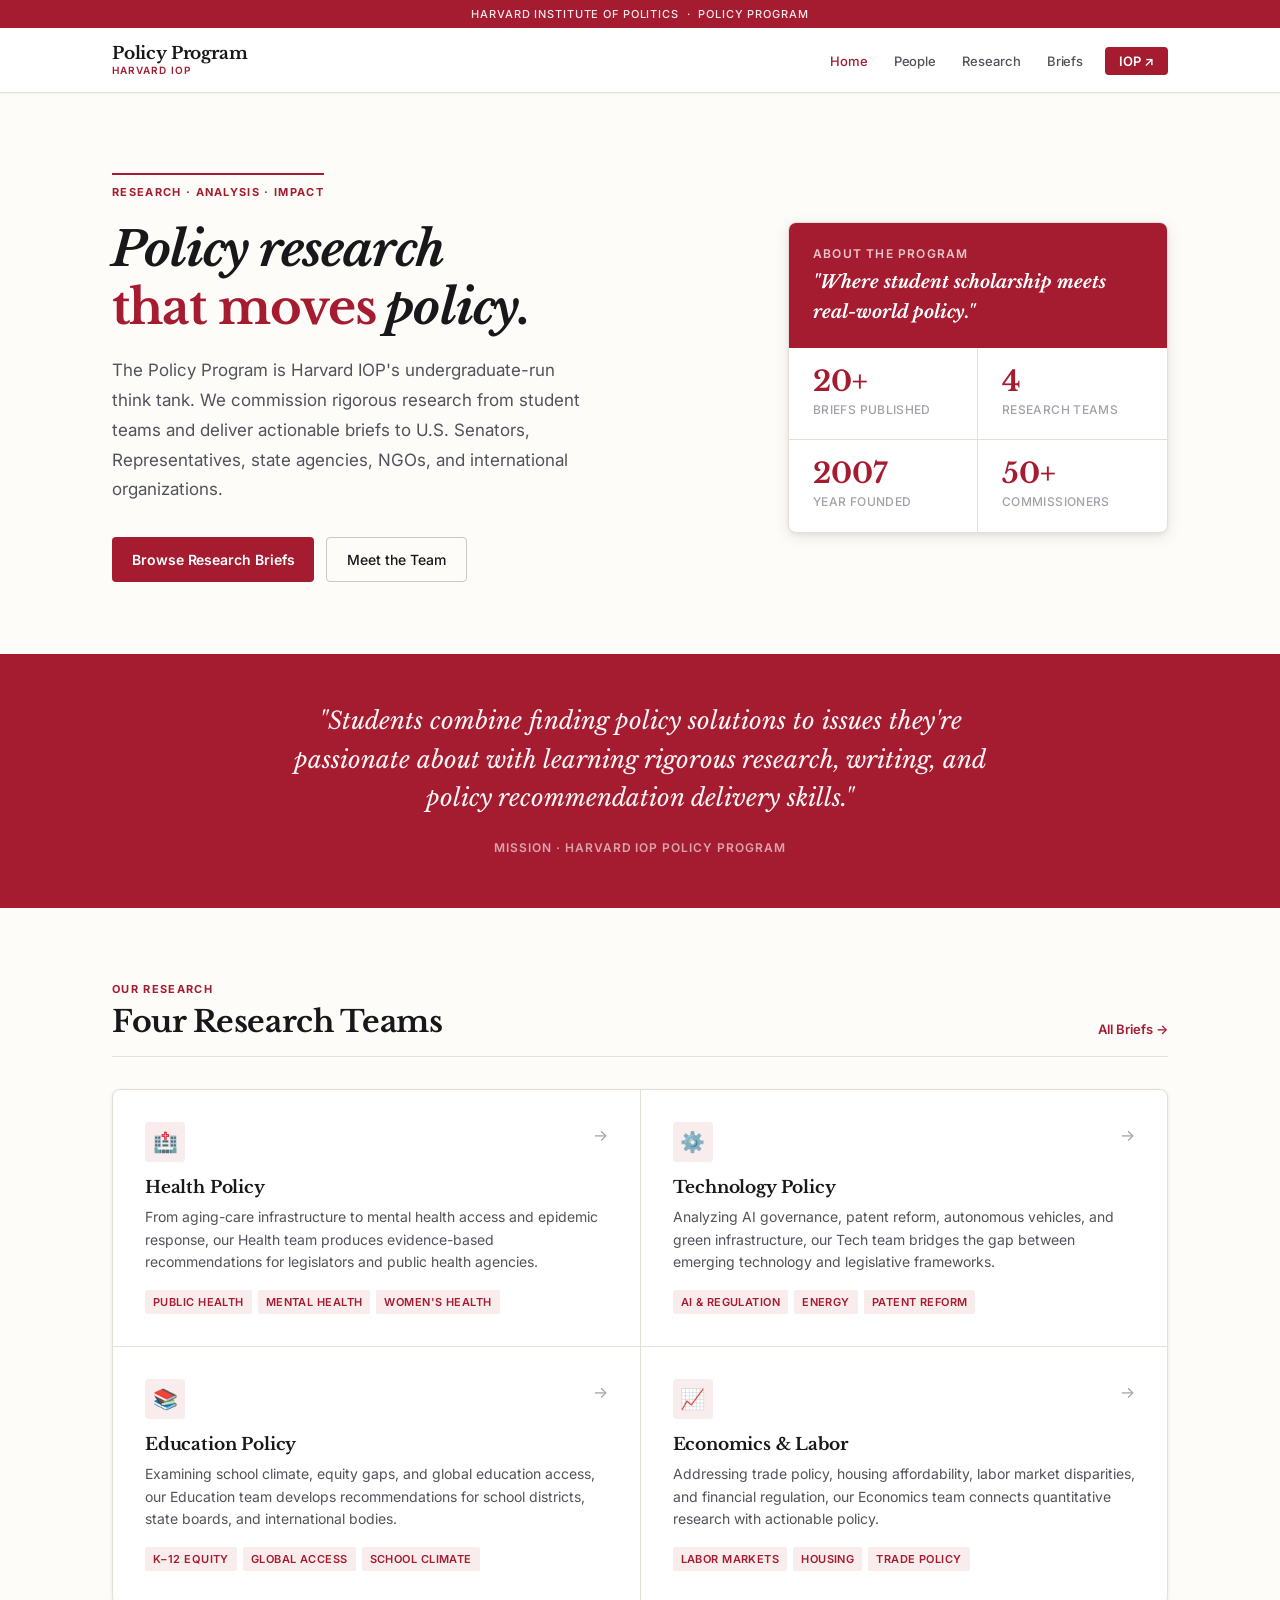
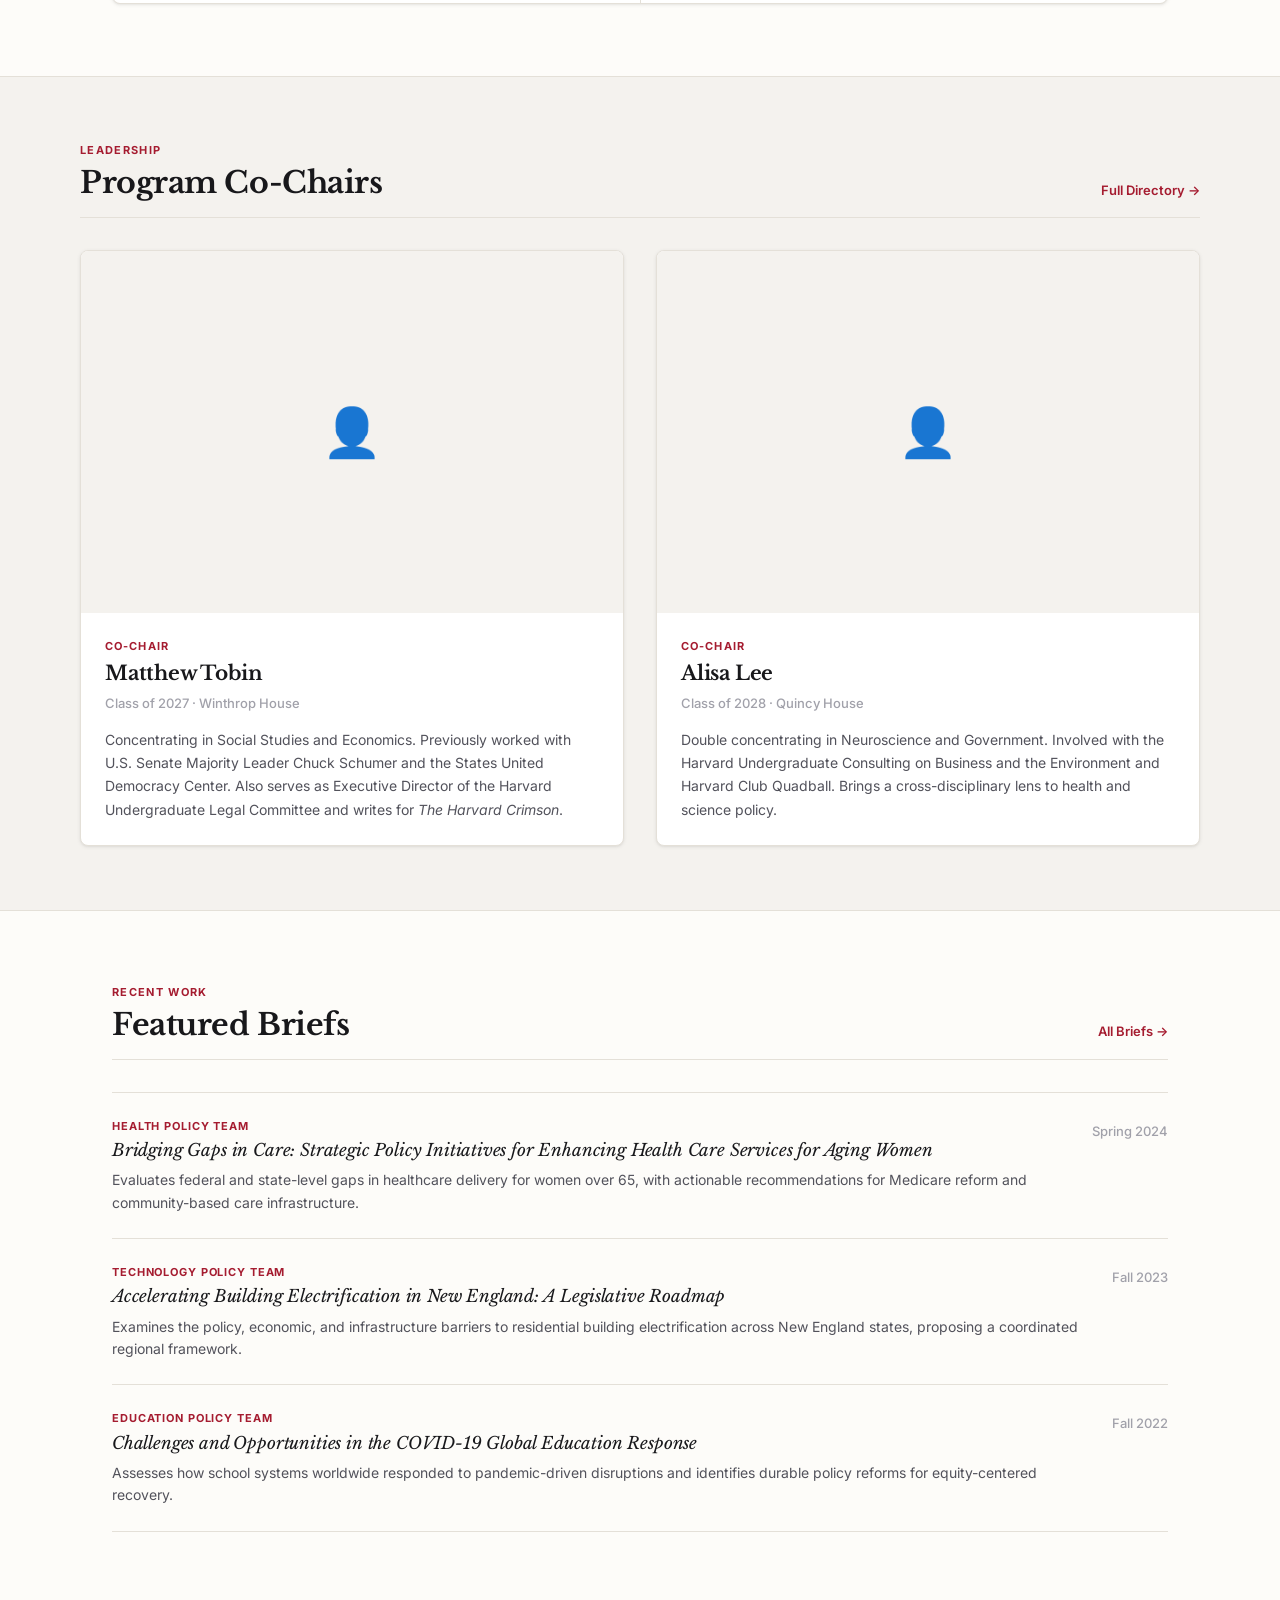
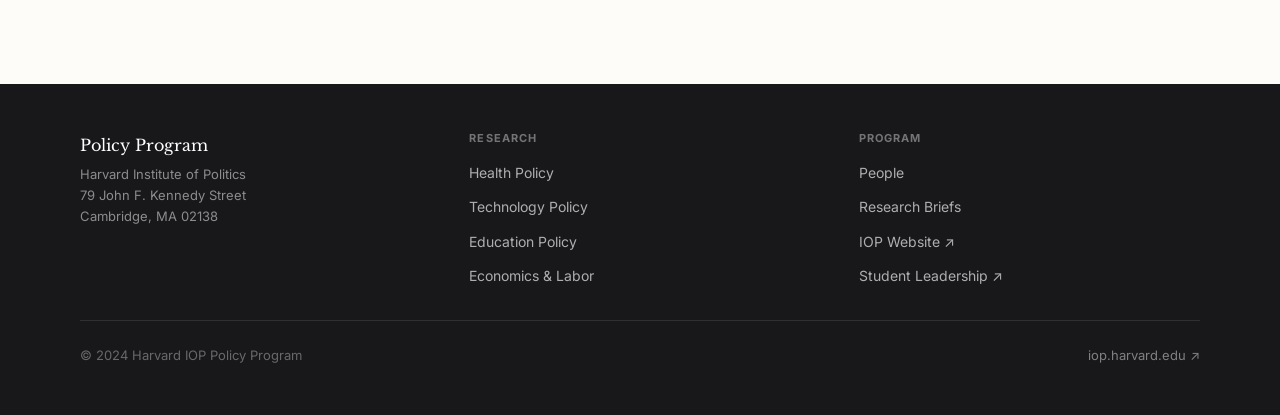
==== index.html @ 129ed8e1 "init" ====
<!DOCTYPE html>
<html lang="en">
<head>
  <meta charset="UTF-8" />
  <meta name="viewport" content="width=device-width, initial-scale=1.0" />
  <title>Policy Program — Harvard Institute of Politics</title>
  <meta name="description" content="An undergraduate-run think tank at Harvard's Institute of Politics. Students produce rigorous policy research for federal legislators, NGOs, and state agencies." />
  <link rel="stylesheet" href="style.css" />
  <link rel="preconnect" href="https://fonts.googleapis.com" />
  <link rel="preconnect" href="https://fonts.gstatic.com" crossorigin />
</head>
<body>

<!-- ── Header ──────────────────────────────────────────── -->
<header class="site-header">
  <div class="top-bar">
    <a href="https://iop.harvard.edu/programs/policy-program" target="_blank" rel="noopener noreferrer">Harvard Institute of Politics</a>
    &nbsp;·&nbsp; Policy Program
  </div>
  <nav class="nav-inner">
    <a href="index.html" class="nav-brand">
      <span class="nav-brand-name">Policy Program</span>
      <span class="nav-brand-sub">Harvard IOP</span>
    </a>
    <ul class="nav-links">
      <li><a href="index.html" class="active">Home</a></li>
      <li><a href="people.html">People</a></li>
      <li><a href="teams/health.html" class="nav-hide-sm">Research</a></li>
      <li><a href="briefs/index.html">Briefs</a></li>
      <li><a href="https://iop.harvard.edu/programs/policy-program" target="_blank" rel="noopener noreferrer" class="nav-cta">IOP ↗</a></li>
    </ul>
  </nav>
</header>

<!-- ── Hero ────────────────────────────────────────────── -->
<section>
  <div class="hero">
    <div class="hero-left">
      <span class="hero-kicker">Research · Analysis · Impact</span>
      <h1>Policy research<br/><em>that moves</em> policy.</h1>
      <p>
        The Policy Program is Harvard IOP's undergraduate-run think tank.
        We commission rigorous research from student teams and deliver
        actionable briefs to U.S. Senators, Representatives, state agencies,
        NGOs, and international organizations.
      </p>
      <div class="hero-actions">
        <a href="briefs/index.html" class="btn-primary">Browse Research Briefs</a>
        <a href="people.html" class="btn-secondary">Meet the Team</a>
      </div>
    </div>

    <div class="hero-stats">
      <div class="hero-stats-header">
        <p>About the Program</p>
        <strong>"Where student scholarship meets real-world policy."</strong>
      </div>
      <div class="stat-grid">
        <div class="stat-item">
          <div class="stat-num">20+</div>
          <div class="stat-label">Briefs Published</div>
        </div>
        <div class="stat-item">
          <div class="stat-num">4</div>
          <div class="stat-label">Research Teams</div>
        </div>
        <div class="stat-item">
          <div class="stat-num">2007</div>
          <div class="stat-label">Year Founded</div>
        </div>
        <div class="stat-item">
          <div class="stat-num">50+</div>
          <div class="stat-label">Commissioners</div>
        </div>
      </div>
    </div>
  </div>
</section>

<!-- ── Mission ──────────────────────────────────────────── -->
<div class="band-crimson">
  <p>"Students combine finding policy solutions to issues they're passionate about with learning rigorous research, writing, and policy recommendation delivery skills."</p>
  <span>Mission · Harvard IOP Policy Program</span>
</div>

<!-- ── Research Teams ───────────────────────────────────── -->
<section style="padding: 4.5rem 0;">
  <div class="page-wrap">
    <div class="section-header">
      <div>
        <div class="section-kicker">Our Research</div>
        <h2>Four Research Teams</h2>
      </div>
      <a href="briefs/index.html" class="section-link">All Briefs →</a>
    </div>

    <div class="teams-grid">

      <a href="teams/health.html" class="team-card">
        <span class="team-card-arrow">→</span>
        <div class="team-card-icon">🏥</div>
        <h3>Health Policy</h3>
        <p>From aging-care infrastructure to mental health access and epidemic response, our Health team produces evidence-based recommendations for legislators and public health agencies.</p>
        <div class="team-card-tags">
          <span class="tag">Public Health</span>
          <span class="tag">Mental Health</span>
          <span class="tag">Women's Health</span>
        </div>
      </a>

      <a href="teams/tech-policy.html" class="team-card">
        <span class="team-card-arrow">→</span>
        <div class="team-card-icon">⚙️</div>
        <h3>Technology Policy</h3>
        <p>Analyzing AI governance, patent reform, autonomous vehicles, and green infrastructure, our Tech team bridges the gap between emerging technology and legislative frameworks.</p>
        <div class="team-card-tags">
          <span class="tag">AI & Regulation</span>
          <span class="tag">Energy</span>
          <span class="tag">Patent Reform</span>
        </div>
      </a>

      <a href="teams/education.html" class="team-card">
        <span class="team-card-arrow">→</span>
        <div class="team-card-icon">📚</div>
        <h3>Education Policy</h3>
        <p>Examining school climate, equity gaps, and global education access, our Education team develops recommendations for school districts, state boards, and international bodies.</p>
        <div class="team-card-tags">
          <span class="tag">K–12 Equity</span>
          <span class="tag">Global Access</span>
          <span class="tag">School Climate</span>
        </div>
      </a>

      <a href="teams/economics.html" class="team-card">
        <span class="team-card-arrow">→</span>
        <div class="team-card-icon">📈</div>
        <h3>Economics &amp; Labor</h3>
        <p>Addressing trade policy, housing affordability, labor market disparities, and financial regulation, our Economics team connects quantitative research with actionable policy.</p>
        <div class="team-card-tags">
          <span class="tag">Labor Markets</span>
          <span class="tag">Housing</span>
          <span class="tag">Trade Policy</span>
        </div>
      </a>

    </div>
  </div>
</section>

<!-- ── Leadership ────────────────────────────────────────── -->
<div class="band">
  <div class="band-inner">
    <div class="section-header">
      <div>
        <div class="section-kicker">Leadership</div>
        <h2>Program Co-Chairs</h2>
      </div>
      <a href="people.html" class="section-link">Full Directory →</a>
    </div>

    <div class="leadership-grid">

      <div class="leader-card">
        <img
          src="https://iop.harvard.edu/sites/default/files/styles/1_1_540w/public/media/image/Matthew%20Tobin.jpg?itok=YX2Ue6LZ"
          alt="Matthew Tobin"
          class="leader-photo"
          onerror="this.style.display='none'; this.nextElementSibling.style.display='flex';"
        />
        <div class="leader-photo-placeholder" style="display:none;">👤</div>
        <div class="leader-body">
          <div class="leader-role">Co-Chair</div>
          <h3>Matthew Tobin</h3>
          <div class="leader-class">Class of 2027 · Winthrop House</div>
          <p>
            Concentrating in Social Studies and Economics. Previously worked with U.S. Senate Majority Leader Chuck Schumer and the States United Democracy Center. Also serves as Executive Director of the Harvard Undergraduate Legal Committee and writes for <em>The Harvard Crimson</em>.
          </p>
        </div>
      </div>

      <div class="leader-card">
        <img
          src="https://iop.harvard.edu/sites/default/files/styles/1_1_540w/public/media/image/Alisa%20Lee.jpg?itok=o-5-UXsn"
          alt="Alisa Lee"
          class="leader-photo"
          onerror="this.style.display='none'; this.nextElementSibling.style.display='flex';"
        />
        <div class="leader-photo-placeholder" style="display:none;">👤</div>
        <div class="leader-body">
          <div class="leader-role">Co-Chair</div>
          <h3>Alisa Lee</h3>
          <div class="leader-class">Class of 2028 · Quincy House</div>
          <p>
            Double concentrating in Neuroscience and Government. Involved with the Harvard Undergraduate Consulting on Business and the Environment and Harvard Club Quadball. Brings a cross-disciplinary lens to health and science policy.
          </p>
        </div>
      </div>

    </div>
  </div>
</div>

<!-- ── Featured Briefs ────────────────────────────────────── -->
<section style="padding: 4.5rem 0;">
  <div class="page-wrap">
    <div class="section-header">
      <div>
        <div class="section-kicker">Recent Work</div>
        <h2>Featured Briefs</h2>
      </div>
      <a href="briefs/index.html" class="section-link">All Briefs →</a>
    </div>

    <div class="brief-list">

      <a href="briefs/aging-womens-healthcare.html" class="brief-item">
        <div>
          <div class="brief-item-team text-crimson">Health Policy Team</div>
          <h3>Bridging Gaps in Care: Strategic Policy Initiatives for Enhancing Health Care Services for Aging Women</h3>
          <p>Evaluates federal and state-level gaps in healthcare delivery for women over 65, with actionable recommendations for Medicare reform and community-based care infrastructure.</p>
        </div>
        <div class="brief-item-meta">
          <div class="brief-item-date">Spring 2024</div>
        </div>
      </a>

      <a href="briefs/building-electrification.html" class="brief-item">
        <div>
          <div class="brief-item-team text-crimson">Technology Policy Team</div>
          <h3>Accelerating Building Electrification in New England: A Legislative Roadmap</h3>
          <p>Examines the policy, economic, and infrastructure barriers to residential building electrification across New England states, proposing a coordinated regional framework.</p>
        </div>
        <div class="brief-item-meta">
          <div class="brief-item-date">Fall 2023</div>
        </div>
      </a>

      <a href="briefs/covid-education.html" class="brief-item">
        <div>
          <div class="brief-item-team text-crimson">Education Policy Team</div>
          <h3>Challenges and Opportunities in the COVID-19 Global Education Response</h3>
          <p>Assesses how school systems worldwide responded to pandemic-driven disruptions and identifies durable policy reforms for equity-centered recovery.</p>
        </div>
        <div class="brief-item-meta">
          <div class="brief-item-date">Fall 2022</div>
        </div>
      </a>

    </div>
  </div>
</section>

<!-- ── Footer ──────────────────────────────────────────── -->
<footer class="site-footer">
  <div class="footer-inner">
    <div class="footer-brand">
      <div class="footer-name">Policy Program</div>
      <p>Harvard Institute of Politics<br/>79 John F. Kennedy Street<br/>Cambridge, MA 02138</p>
    </div>
    <div class="footer-col">
      <h5>Research</h5>
      <ul>
        <li><a href="teams/health.html">Health Policy</a></li>
        <li><a href="teams/tech-policy.html">Technology Policy</a></li>
        <li><a href="teams/education.html">Education Policy</a></li>
        <li><a href="teams/economics.html">Economics &amp; Labor</a></li>
      </ul>
    </div>
    <div class="footer-col">
      <h5>Program</h5>
      <ul>
        <li><a href="people.html">People</a></li>
        <li><a href="briefs/index.html">Research Briefs</a></li>
        <li><a href="https://iop.harvard.edu/programs/policy-program" target="_blank" rel="noopener noreferrer">IOP Website ↗</a></li>
        <li><a href="https://iop.harvard.edu/about/student-leadership" target="_blank" rel="noopener noreferrer">Student Leadership ↗</a></li>
      </ul>
    </div>
  </div>
  <div class="footer-bottom">
    <span>© 2024 Harvard IOP Policy Program</span>
    <a href="https://iop.harvard.edu" target="_blank" rel="noopener noreferrer">iop.harvard.edu ↗</a>
  </div>
</footer>

</body>
</html>
---- style.css ----
/* Harvard IOP Policy Program */
@import url('https://fonts.googleapis.com/css2?family=Libre+Baskerville:ital,wght@0,400;0,700;1,400&family=Inter:wght@300;400;500;600;700&display=swap');

/* ── Tokens ─────────────────────────────────────────────── */
:root {
  --crimson:       #A51C30;
  --crimson-dark:  #861524;
  --crimson-pale:  #F9ECED;
  --crimson-mid:   #C8384B;

  --text:          #18181B;
  --text-2:        #52525B;
  --text-3:        #A1A1AA;

  --bg:            #FDFCF9;
  --bg-2:          #F4F2EE;
  --bg-3:          #ECEAE4;

  --white:         #FFFFFF;
  --border:        #E4E0D8;
  --border-2:      #CCC8BF;

  --shadow-sm:  0 1px 2px rgba(0,0,0,0.05);
  --shadow:     0 1px 4px rgba(0,0,0,0.07), 0 1px 2px rgba(0,0,0,0.04);
  --shadow-md:  0 4px 16px rgba(0,0,0,0.09), 0 2px 4px rgba(0,0,0,0.05);
  --shadow-lg:  0 8px 32px rgba(0,0,0,0.10), 0 4px 8px rgba(0,0,0,0.06);

  --r:    4px;
  --r-sm: 2px;
  --r-lg: 8px;

  --w: 1120px;
  --nav-h: 64px;
}

/* ── Reset ───────────────────────────────────────────────── */
*, *::before, *::after { box-sizing: border-box; margin: 0; padding: 0; }

html { font-size: 16px; scroll-behavior: smooth; }

body {
  font-family: 'Inter', -apple-system, BlinkMacSystemFont, 'Segoe UI', sans-serif;
  color: var(--text);
  background: var(--bg);
  line-height: 1.65;
  -webkit-font-smoothing: antialiased;
  -moz-osx-font-smoothing: grayscale;
}

img { display: block; max-width: 100%; }
ul, ol { list-style: none; }
button { cursor: pointer; }

/* ── Typography ──────────────────────────────────────────── */
h1, h2, h3, h4, h5 {
  font-family: 'Libre Baskerville', Georgia, 'Times New Roman', serif;
  line-height: 1.2;
  color: var(--text);
}

h1 { font-size: clamp(1.75rem, 4vw, 2.5rem); letter-spacing: -0.02em; }
h2 { font-size: clamp(1.375rem, 3vw, 1.875rem); letter-spacing: -0.015em; }
h3 { font-size: 1.25rem; letter-spacing: -0.01em; }
h4 { font-size: 1rem; font-weight: 700; }

p { color: var(--text-2); line-height: 1.75; }

a {
  color: var(--crimson);
  text-decoration: none;
  transition: color 0.15s;
}
a:hover { color: var(--crimson-dark); text-decoration: underline; text-decoration-thickness: 1px; text-underline-offset: 2px; }

/* ── Nav ─────────────────────────────────────────────────── */
.site-header {
  position: sticky;
  top: 0;
  z-index: 200;
  background: var(--white);
  border-bottom: 1px solid var(--border);
  box-shadow: var(--shadow-sm);
}

.top-bar {
  background: var(--crimson);
  padding: 5px 0;
  text-align: center;
  font-size: 0.6875rem;
  font-weight: 500;
  letter-spacing: 0.08em;
  text-transform: uppercase;
  color: rgba(255,255,255,0.9);
}

.top-bar a {
  color: rgba(255,255,255,0.9);
  text-decoration: none;
}
.top-bar a:hover { color: #fff; text-decoration: underline; }

.nav-inner {
  max-width: var(--w);
  margin: 0 auto;
  padding: 0 2rem;
  height: var(--nav-h);
  display: flex;
  align-items: center;
  justify-content: space-between;
  gap: 1rem;
}

.nav-brand {
  display: flex;
  flex-direction: column;
  line-height: 1;
  text-decoration: none;
  flex-shrink: 0;
}
.nav-brand:hover { text-decoration: none; }

.nav-brand-name {
  font-family: 'Libre Baskerville', Georgia, serif;
  font-size: 1.0625rem;
  font-weight: 700;
  color: var(--text);
  letter-spacing: -0.01em;
}

.nav-brand-sub {
  font-size: 0.625rem;
  font-weight: 600;
  letter-spacing: 0.1em;
  text-transform: uppercase;
  color: var(--crimson);
  margin-top: 3px;
}

.nav-links {
  display: flex;
  align-items: center;
  gap: 0.125rem;
}

.nav-links a {
  font-size: 0.8125rem;
  font-weight: 500;
  color: var(--text-2);
  text-decoration: none;
  padding: 0.375rem 0.75rem;
  border-radius: var(--r);
  transition: color 0.15s, background 0.15s;
  white-space: nowrap;
  letter-spacing: -0.005em;
}
.nav-links a:hover { color: var(--text); background: var(--bg-2); text-decoration: none; }
.nav-links a.active { color: var(--crimson); }

.nav-links .nav-cta {
  background: var(--crimson);
  color: white;
  border-radius: var(--r);
  padding: 0.375rem 0.875rem;
  font-size: 0.8125rem;
  font-weight: 600;
  margin-left: 0.5rem;
}
.nav-links .nav-cta:hover { background: var(--crimson-dark); color: white; }

/* ── Page Shell ──────────────────────────────────────────── */
.page-wrap {
  max-width: var(--w);
  margin: 0 auto;
  padding: 0 2rem;
}

/* ── Hero ────────────────────────────────────────────────── */
.hero {
  padding: 5rem 2rem 4.5rem;
  max-width: var(--w);
  margin: 0 auto;
  display: grid;
  grid-template-columns: 1fr 380px;
  gap: 6rem;
  align-items: center;
}

.hero-kicker {
  display: inline-block;
  font-size: 0.6875rem;
  font-weight: 700;
  letter-spacing: 0.12em;
  text-transform: uppercase;
  color: var(--crimson);
  border-top: 2px solid var(--crimson);
  padding-top: 0.5rem;
  margin-bottom: 1.25rem;
}

.hero h1 {
  margin-bottom: 1.25rem;
  font-style: italic;
  font-size: clamp(2rem, 4.5vw, 3rem);
}

.hero h1 em { font-style: normal; color: var(--crimson); }

.hero p {
  font-size: 1.0625rem;
  line-height: 1.75;
  color: var(--text-2);
  margin-bottom: 2rem;
  max-width: 480px;
}

.hero-actions { display: flex; gap: 0.75rem; flex-wrap: wrap; }

.btn-primary {
  display: inline-flex;
  align-items: center;
  gap: 0.4rem;
  background: var(--crimson);
  color: white;
  font-size: 0.875rem;
  font-weight: 600;
  padding: 0.625rem 1.25rem;
  border-radius: var(--r);
  text-decoration: none;
  transition: background 0.15s, box-shadow 0.15s;
  letter-spacing: -0.005em;
  white-space: nowrap;
}
.btn-primary:hover { background: var(--crimson-dark); color: white; text-decoration: none; box-shadow: var(--shadow-md); }

.btn-secondary {
  display: inline-flex;
  align-items: center;
  gap: 0.4rem;
  background: transparent;
  color: var(--text);
  font-size: 0.875rem;
  font-weight: 500;
  padding: 0.625rem 1.25rem;
  border-radius: var(--r);
  border: 1px solid var(--border-2);
  text-decoration: none;
  transition: border-color 0.15s, background 0.15s;
  letter-spacing: -0.005em;
  white-space: nowrap;
}
.btn-secondary:hover { border-color: var(--text-3); background: var(--bg-2); color: var(--text); text-decoration: none; }

.hero-stats {
  background: var(--white);
  border: 1px solid var(--border);
  border-radius: var(--r-lg);
  overflow: hidden;
  box-shadow: var(--shadow-md);
}

.hero-stats-header {
  background: var(--crimson);
  padding: 1.25rem 1.5rem;
  color: white;
}

.hero-stats-header p {
  font-size: 0.75rem;
  font-weight: 600;
  letter-spacing: 0.1em;
  text-transform: uppercase;
  color: rgba(255,255,255,0.75);
  margin-bottom: 0.25rem;
}

.hero-stats-header strong {
  font-family: 'Libre Baskerville', Georgia, serif;
  font-size: 1.125rem;
  color: white;
  font-style: italic;
}

.stat-grid {
  display: grid;
  grid-template-columns: 1fr 1fr;
}

.stat-item {
  padding: 1.25rem 1.5rem;
  border-right: 1px solid var(--border);
  border-bottom: 1px solid var(--border);
}

.stat-item:nth-child(2n) { border-right: none; }
.stat-item:nth-last-child(-n+2) { border-bottom: none; }

.stat-item .stat-num {
  font-family: 'Libre Baskerville', Georgia, serif;
  font-size: 1.75rem;
  font-weight: 700;
  color: var(--crimson);
  line-height: 1;
  margin-bottom: 0.25rem;
}

.stat-item .stat-label {
  font-size: 0.75rem;
  font-weight: 500;
  color: var(--text-3);
  letter-spacing: 0.03em;
  text-transform: uppercase;
}

/* ── Section Headers ─────────────────────────────────────── */
.section-header {
  display: flex;
  align-items: flex-end;
  justify-content: space-between;
  margin-bottom: 2rem;
  padding-bottom: 1rem;
  border-bottom: 1px solid var(--border);
}

.section-kicker {
  font-size: 0.6875rem;
  font-weight: 700;
  letter-spacing: 0.12em;
  text-transform: uppercase;
  color: var(--crimson);
  margin-bottom: 0.375rem;
}

.section-header h2 { margin-bottom: 0; }

.section-link {
  font-size: 0.8125rem;
  font-weight: 600;
  color: var(--crimson);
  white-space: nowrap;
  margin-left: 1rem;
  flex-shrink: 0;
}

/* ── Dividers & Bands ────────────────────────────────────── */
.band {
  background: var(--bg-2);
  border-top: 1px solid var(--border);
  border-bottom: 1px solid var(--border);
  padding: 4rem 2rem;
}

.band-inner {
  max-width: var(--w);
  margin: 0 auto;
}

.band-crimson {
  background: var(--crimson);
  padding: 3rem 2rem;
  text-align: center;
}

.band-crimson p {
  font-family: 'Libre Baskerville', Georgia, serif;
  font-size: clamp(1.125rem, 2.5vw, 1.5rem);
  font-style: italic;
  color: rgba(255,255,255,0.95);
  max-width: 700px;
  margin: 0 auto 1rem;
  line-height: 1.6;
}

.band-crimson span {
  font-size: 0.75rem;
  font-weight: 600;
  letter-spacing: 0.08em;
  text-transform: uppercase;
  color: rgba(255,255,255,0.6);
}

/* ── Team Cards ──────────────────────────────────────────── */
.teams-grid {
  display: grid;
  grid-template-columns: repeat(2, 1fr);
  gap: 1px;
  background: var(--border);
  border: 1px solid var(--border);
  border-radius: var(--r-lg);
  overflow: hidden;
  box-shadow: var(--shadow);
}

.team-card {
  background: var(--white);
  padding: 2rem;
  text-decoration: none;
  display: block;
  transition: background 0.15s;
  position: relative;
}

.team-card:hover {
  background: var(--bg);
  text-decoration: none;
}

.team-card-icon {
  width: 40px;
  height: 40px;
  border-radius: var(--r);
  display: flex;
  align-items: center;
  justify-content: center;
  margin-bottom: 1rem;
  font-size: 1.25rem;
  background: var(--crimson-pale);
}

.team-card h3 {
  font-size: 1.0625rem;
  margin-bottom: 0.5rem;
  color: var(--text);
}

.team-card p {
  font-size: 0.875rem;
  line-height: 1.6;
  margin-bottom: 1rem;
  color: var(--text-2);
}

.team-card-tags {
  display: flex;
  flex-wrap: wrap;
  gap: 0.375rem;
}

.tag {
  font-size: 0.6875rem;
  font-weight: 600;
  letter-spacing: 0.04em;
  color: var(--crimson);
  background: var(--crimson-pale);
  padding: 0.2rem 0.5rem;
  border-radius: 2px;
  text-transform: uppercase;
}

.tag-neutral {
  color: var(--text-2);
  background: var(--bg-2);
}

.team-card-arrow {
  position: absolute;
  top: 2rem;
  right: 2rem;
  font-size: 1rem;
  color: var(--text-3);
  transition: transform 0.15s, color 0.15s;
}

.team-card:hover .team-card-arrow {
  transform: translateX(3px);
  color: var(--crimson);
}

/* ── Leadership ──────────────────────────────────────────── */
.leadership-grid {
  display: grid;
  grid-template-columns: repeat(2, 1fr);
  gap: 2rem;
}

.leader-card {
  background: var(--white);
  border: 1px solid var(--border);
  border-radius: var(--r-lg);
  overflow: hidden;
  box-shadow: var(--shadow);
  display: flex;
  flex-direction: column;
}

.leader-photo {
  width: 100%;
  aspect-ratio: 3/2;
  object-fit: cover;
  object-position: center top;
  background: var(--bg-2);
}

.leader-photo-placeholder {
  width: 100%;
  aspect-ratio: 3/2;
  background: var(--bg-2);
  display: flex;
  align-items: center;
  justify-content: center;
  color: var(--text-3);
  font-size: 3rem;
}

.leader-body {
  padding: 1.5rem;
  flex: 1;
}

.leader-role {
  font-size: 0.6875rem;
  font-weight: 700;
  letter-spacing: 0.1em;
  text-transform: uppercase;
  color: var(--crimson);
  margin-bottom: 0.375rem;
}

.leader-body h3 {
  font-size: 1.25rem;
  margin-bottom: 0.5rem;
  color: var(--text);
}

.leader-class {
  font-size: 0.8125rem;
  color: var(--text-3);
  margin-bottom: 0.875rem;
  font-weight: 500;
}

.leader-body p {
  font-size: 0.875rem;
  line-height: 1.65;
  color: var(--text-2);
}

/* ── Brief List ──────────────────────────────────────────── */
.brief-list {
  display: flex;
  flex-direction: column;
}

.brief-item {
  display: grid;
  grid-template-columns: 1fr auto;
  gap: 1.5rem;
  align-items: start;
  padding: 1.5rem 0;
  border-bottom: 1px solid var(--border);
  text-decoration: none;
  transition: opacity 0.15s;
}

.brief-item:first-child { border-top: 1px solid var(--border); }
.brief-item:hover { opacity: 0.8; text-decoration: none; }

.brief-item-team {
  font-size: 0.6875rem;
  font-weight: 700;
  letter-spacing: 0.08em;
  text-transform: uppercase;
  margin-bottom: 0.375rem;
}

.brief-item h3 {
  font-size: 1.0625rem;
  color: var(--text);
  margin-bottom: 0.5rem;
  transition: color 0.15s;
  font-family: 'Libre Baskerville', Georgia, serif;
  font-weight: 400;
  font-style: italic;
}

.brief-item:hover h3 { color: var(--crimson); }

.brief-item p {
  font-size: 0.875rem;
  color: var(--text-2);
  line-height: 1.6;
}

.brief-item-meta {
  text-align: right;
  flex-shrink: 0;
  padding-top: 0.25rem;
}

.brief-item-date {
  font-size: 0.8125rem;
  color: var(--text-3);
  font-weight: 500;
  white-space: nowrap;
}

/* ── Brief Landing Page ──────────────────────────────────── */
.brief-header {
  padding: 3.5rem 2rem 3rem;
  max-width: var(--w);
  margin: 0 auto;
  border-bottom: 1px solid var(--border);
}

.breadcrumb {
  display: flex;
  align-items: center;
  gap: 0.5rem;
  margin-bottom: 1.75rem;
  font-size: 0.8125rem;
  color: var(--text-3);
}

.breadcrumb a { color: var(--text-3); text-decoration: none; font-weight: 500; }
.breadcrumb a:hover { color: var(--crimson); text-decoration: none; }
.breadcrumb-sep { color: var(--border-2); }

.brief-header-team {
  font-size: 0.6875rem;
  font-weight: 700;
  letter-spacing: 0.12em;
  text-transform: uppercase;
  color: var(--crimson);
  border-top: 2px solid var(--crimson);
  padding-top: 0.5rem;
  display: inline-block;
  margin-bottom: 1rem;
}

.brief-header h1 {
  font-style: italic;
  font-size: clamp(1.5rem, 3.5vw, 2.25rem);
  max-width: 760px;
  margin-bottom: 1.5rem;
  line-height: 1.3;
}

.brief-meta-row {
  display: flex;
  flex-wrap: wrap;
  gap: 1.5rem 2.5rem;
}

.brief-meta-item label {
  display: block;
  font-size: 0.6875rem;
  font-weight: 700;
  letter-spacing: 0.08em;
  text-transform: uppercase;
  color: var(--text-3);
  margin-bottom: 0.25rem;
}

.brief-meta-item span {
  font-size: 0.875rem;
  color: var(--text-2);
  font-weight: 500;
}

.brief-doi {
  font-family: 'Courier New', monospace;
  font-size: 0.8125rem;
  color: var(--crimson);
  font-weight: 400;
}

.brief-body {
  max-width: var(--w);
  margin: 0 auto;
  padding: 3rem 2rem 5rem;
  display: grid;
  grid-template-columns: 1fr 280px;
  gap: 4rem;
  align-items: start;
}

.brief-content h2 {
  font-size: 1.125rem;
  margin-top: 2.5rem;
  margin-bottom: 0.875rem;
  padding-bottom: 0.5rem;
  border-bottom: 1px solid var(--border);
  color: var(--text);
}

.brief-content h2:first-child { margin-top: 0; }

.brief-content p {
  font-size: 0.9375rem;
  line-height: 1.8;
  color: var(--text-2);
  margin-bottom: 1rem;
}

.keyword-list {
  display: flex;
  flex-wrap: wrap;
  gap: 0.5rem;
  margin-top: 0.5rem;
}

.citation-block {
  background: var(--bg-2);
  border-left: 3px solid var(--border-2);
  padding: 1rem 1.25rem;
  border-radius: 0 var(--r) var(--r) 0;
  margin-top: 0.5rem;
}

.citation-block p {
  font-size: 0.8125rem;
  line-height: 1.65;
  color: var(--text-2);
  font-family: 'Georgia', serif;
  font-style: italic;
}

.brief-sidebar {
  position: sticky;
  top: calc(var(--nav-h) + 2rem);
}

.sidebar-card {
  background: var(--white);
  border: 1px solid var(--border);
  border-radius: var(--r-lg);
  padding: 1.5rem;
  box-shadow: var(--shadow);
  margin-bottom: 1.25rem;
}

.sidebar-card h4 {
  font-size: 0.6875rem;
  font-weight: 700;
  letter-spacing: 0.1em;
  text-transform: uppercase;
  color: var(--text-3);
  margin-bottom: 1rem;
}

.sidebar-card p {
  font-size: 0.875rem;
  color: var(--text-2);
  margin-bottom: 0.75rem;
  line-height: 1.55;
}

.sidebar-card p:last-child { margin-bottom: 0; }

.sidebar-card .doi-link {
  font-family: 'Courier New', monospace;
  font-size: 0.75rem;
  word-break: break-all;
  display: block;
  padding: 0.5rem 0.625rem;
  background: var(--bg-2);
  border-radius: var(--r-sm);
  border: 1px solid var(--border);
  color: var(--crimson);
  transition: background 0.15s;
  margin-top: 0.5rem;
}
.sidebar-card .doi-link:hover { background: var(--crimson-pale); text-decoration: none; }

.download-btn {
  display: flex;
  align-items: center;
  justify-content: center;
  gap: 0.5rem;
  width: 100%;
  background: var(--crimson);
  color: white;
  font-size: 0.875rem;
  font-weight: 600;
  padding: 0.75rem 1rem;
  border-radius: var(--r);
  text-decoration: none;
  transition: background 0.15s;
  letter-spacing: -0.005em;
  margin-bottom: 0.75rem;
}
.download-btn:hover { background: var(--crimson-dark); color: white; text-decoration: none; }

.open-access-badge {
  display: inline-flex;
  align-items: center;
  gap: 0.375rem;
  font-size: 0.6875rem;
  font-weight: 600;
  color: #16A34A;
  background: #F0FDF4;
  border: 1px solid #BBF7D0;
  padding: 0.25rem 0.5rem;
  border-radius: 2px;
  letter-spacing: 0.04em;
  text-transform: uppercase;
}

/* ── Team Landing Page ───────────────────────────────────── */
.team-header {
  background: var(--white);
  border-bottom: 1px solid var(--border);
  padding: 4rem 2rem 3.5rem;
}

.team-header-inner {
  max-width: var(--w);
  margin: 0 auto;
  display: grid;
  grid-template-columns: 1fr 320px;
  gap: 4rem;
  align-items: start;
}

.team-header-icon {
  width: 56px;
  height: 56px;
  background: var(--crimson-pale);
  border-radius: var(--r-lg);
  display: flex;
  align-items: center;
  justify-content: center;
  font-size: 1.75rem;
  margin-bottom: 1.25rem;
}

.team-header h1 {
  font-size: clamp(1.75rem, 4vw, 2.5rem);
  margin-bottom: 1rem;
}

.team-header p {
  font-size: 1rem;
  line-height: 1.75;
  color: var(--text-2);
  max-width: 560px;
}

.focus-areas {
  background: var(--bg-2);
  border: 1px solid var(--border);
  border-radius: var(--r-lg);
  padding: 1.5rem;
}

.focus-areas h4 {
  font-size: 0.6875rem;
  font-weight: 700;
  letter-spacing: 0.1em;
  text-transform: uppercase;
  color: var(--text-3);
  margin-bottom: 1rem;
}

.focus-areas ul {
  display: flex;
  flex-direction: column;
  gap: 0.625rem;
}

.focus-areas ul li {
  font-size: 0.875rem;
  color: var(--text-2);
  display: flex;
  align-items: flex-start;
  gap: 0.5rem;
  line-height: 1.45;
}

.focus-areas ul li::before {
  content: '→';
  color: var(--crimson);
  flex-shrink: 0;
  font-size: 0.8125rem;
  margin-top: 0.05em;
}

/* ── People Page ─────────────────────────────────────────── */
.people-section {
  padding: 3.5rem 0;
}

.people-section + .people-section {
  border-top: 1px solid var(--border);
}

.co-chairs {
  display: grid;
  grid-template-columns: repeat(2, 1fr);
  gap: 2rem;
  margin-top: 2rem;
}

.person-card {
  background: var(--white);
  border: 1px solid var(--border);
  border-radius: var(--r-lg);
  overflow: hidden;
  box-shadow: var(--shadow);
  display: grid;
  grid-template-columns: 120px 1fr;
}

.person-photo {
  width: 120px;
  height: 120px;
  object-fit: cover;
  object-position: center top;
  background: var(--bg-2);
}

.person-body {
  padding: 1.25rem 1.5rem;
}

.person-role {
  font-size: 0.6875rem;
  font-weight: 700;
  letter-spacing: 0.1em;
  text-transform: uppercase;
  color: var(--crimson);
  margin-bottom: 0.25rem;
}

.person-body h3 {
  font-size: 1.0625rem;
  margin-bottom: 0.25rem;
  color: var(--text);
}

.person-class {
  font-size: 0.8125rem;
  color: var(--text-3);
  margin-bottom: 0.625rem;
  font-weight: 500;
}

.person-body p {
  font-size: 0.8125rem;
  line-height: 1.6;
  color: var(--text-2);
}

.staff-grid {
  display: grid;
  grid-template-columns: repeat(3, 1fr);
  gap: 0;
  border: 1px solid var(--border);
  border-radius: var(--r-lg);
  overflow: hidden;
  background: var(--border);
  margin-top: 2rem;
}

.staff-item {
  background: var(--white);
  padding: 1.25rem 1.5rem;
}

.staff-item strong {
  display: block;
  font-size: 0.9375rem;
  font-weight: 600;
  color: var(--text);
  margin-bottom: 0.25rem;
}

.staff-item span {
  font-size: 0.8125rem;
  color: var(--text-3);
}

/* ── Footer ──────────────────────────────────────────────── */
.site-footer {
  background: var(--text);
  color: rgba(255,255,255,0.65);
  padding: 3rem 2rem;
  margin-top: 5rem;
}

.footer-inner {
  max-width: var(--w);
  margin: 0 auto;
  display: grid;
  grid-template-columns: 1fr 1fr 1fr;
  gap: 3rem;
}

.footer-brand .footer-name {
  font-family: 'Libre Baskerville', Georgia, serif;
  font-size: 1rem;
  color: white;
  margin-bottom: 0.375rem;
}

.footer-brand p {
  font-size: 0.8125rem;
  color: rgba(255,255,255,0.5);
  line-height: 1.6;
}

.footer-col h5 {
  font-size: 0.6875rem;
  font-weight: 700;
  letter-spacing: 0.1em;
  text-transform: uppercase;
  color: rgba(255,255,255,0.4);
  margin-bottom: 0.875rem;
  font-family: 'Inter', sans-serif;
}

.footer-col ul {
  display: flex;
  flex-direction: column;
  gap: 0.5rem;
}

.footer-col ul li a {
  font-size: 0.875rem;
  color: rgba(255,255,255,0.65);
  text-decoration: none;
  transition: color 0.15s;
}
.footer-col ul li a:hover { color: white; text-decoration: none; }

.footer-bottom {
  max-width: var(--w);
  margin: 2rem auto 0;
  padding-top: 1.5rem;
  border-top: 1px solid rgba(255,255,255,0.1);
  display: flex;
  justify-content: space-between;
  align-items: center;
  font-size: 0.8125rem;
  color: rgba(255,255,255,0.35);
}

.footer-bottom a {
  color: rgba(255,255,255,0.45);
  text-decoration: none;
}
.footer-bottom a:hover { color: rgba(255,255,255,0.75); text-decoration: none; }

/* ── Page Header ─────────────────────────────────────────── */
.page-header {
  padding: 3.5rem 2rem 3rem;
  max-width: var(--w);
  margin: 0 auto;
  border-bottom: 1px solid var(--border);
}

.page-header h1 { margin-bottom: 0.75rem; }

.page-header p {
  font-size: 1.0625rem;
  max-width: 640px;
  line-height: 1.75;
}

/* ── Utilities ───────────────────────────────────────────── */
.mt-0 { margin-top: 0; }
.mt-4 { margin-top: 4rem; }
.mt-5 { margin-top: 5rem; }
.mb-3 { margin-bottom: 3rem; }

.text-crimson { color: var(--crimson); }
.text-muted   { color: var(--text-3); }

.divider {
  height: 1px;
  background: var(--border);
  margin: 3rem 0;
}

/* ── Responsive ──────────────────────────────────────────── */
@media (max-width: 900px) {
  .hero {
    grid-template-columns: 1fr;
    gap: 3rem;
    padding: 3rem 1.5rem 3rem;
  }

  .hero-stats { max-width: 480px; }

  .teams-grid { grid-template-columns: 1fr; }

  .leadership-grid { grid-template-columns: 1fr; }

  .co-chairs { grid-template-columns: 1fr; }

  .team-header-inner { grid-template-columns: 1fr; gap: 2rem; }

  .brief-body { grid-template-columns: 1fr; }

  .brief-sidebar { position: static; }

  .footer-inner { grid-template-columns: 1fr; gap: 2rem; }

  .staff-grid { grid-template-columns: 1fr 1fr; }
}

@media (max-width: 640px) {
  .nav-inner { padding: 0 1rem; }
  .page-wrap { padding: 0 1rem; }
  .band { padding: 2.5rem 1rem; }

  h1 { font-size: 1.75rem; }
  h2 { font-size: 1.375rem; }

  .brief-meta-row { gap: 1rem 1.5rem; }

  .person-card { grid-template-columns: 1fr; }
  .person-photo { width: 100%; height: 200px; }

  .staff-grid { grid-template-columns: 1fr; }

  .footer-bottom { flex-direction: column; gap: 0.5rem; text-align: center; }

  .nav-links .nav-hide-sm { display: none; }
}
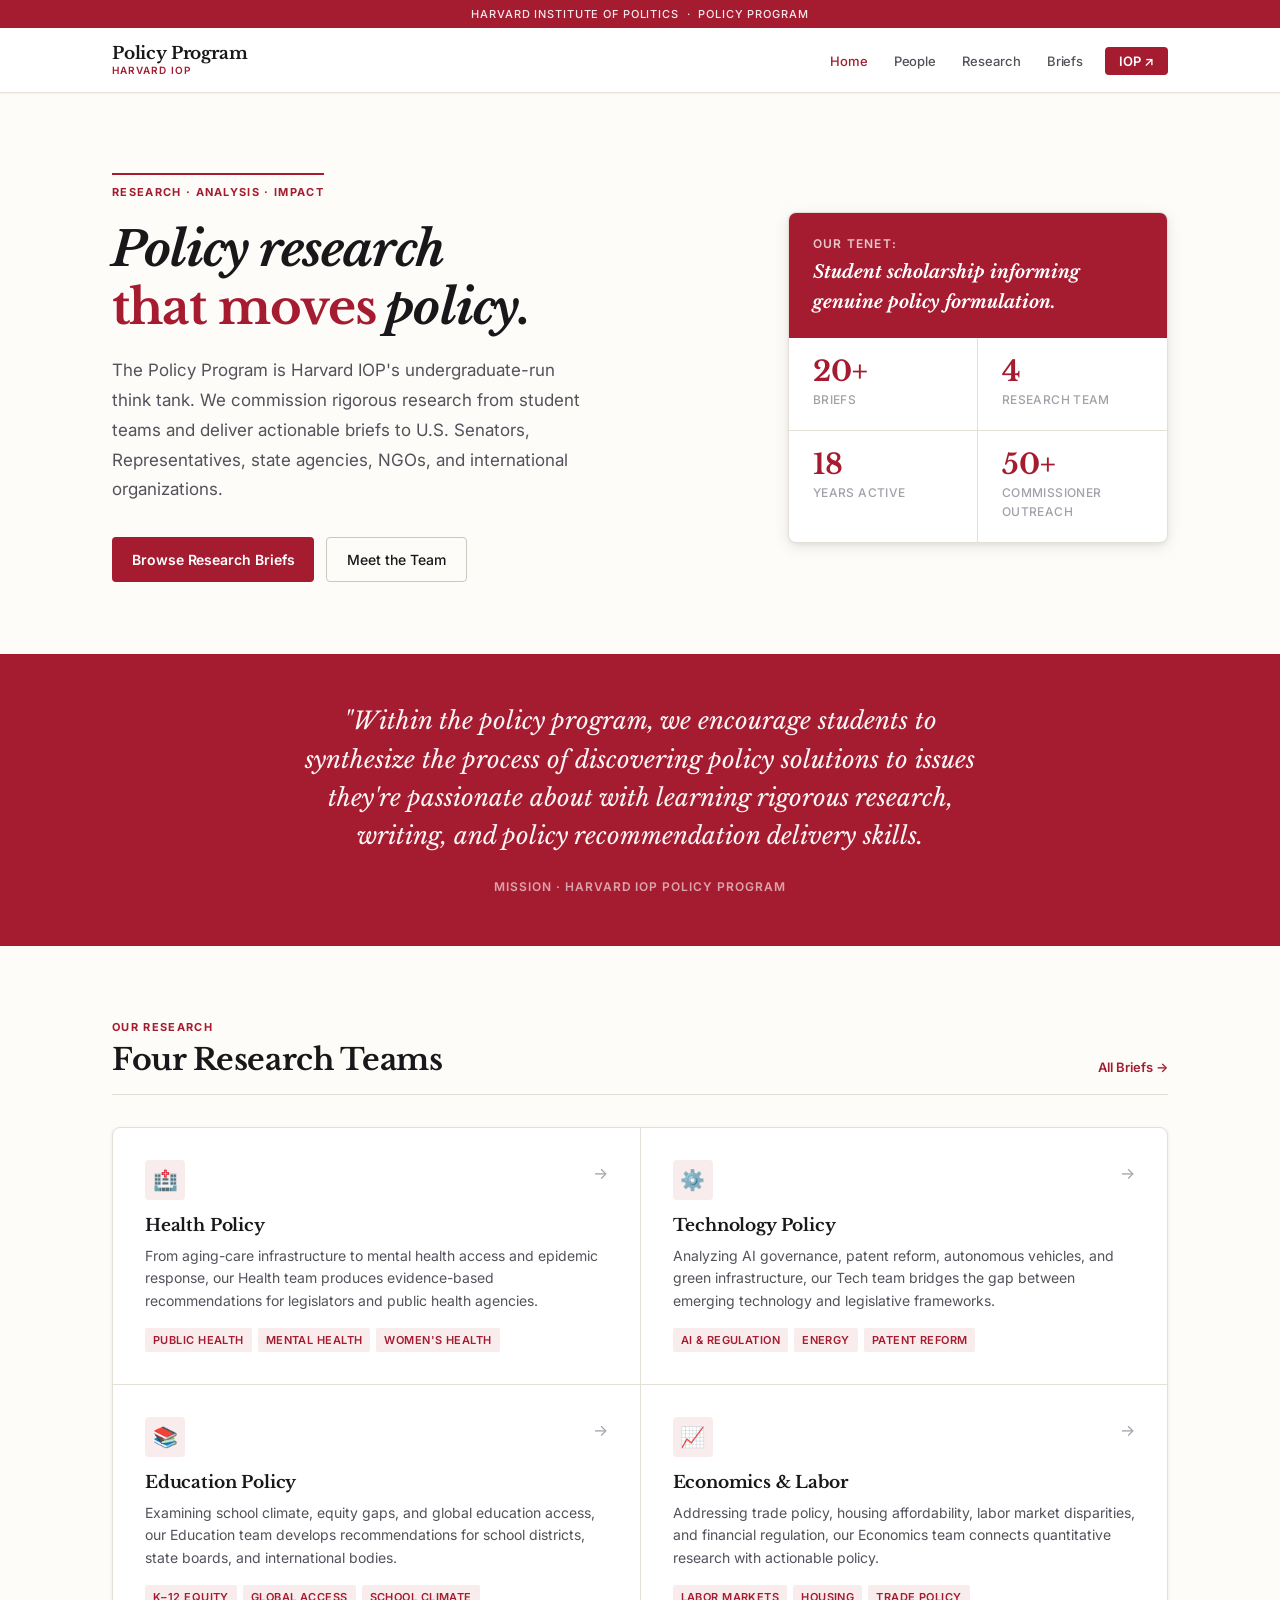
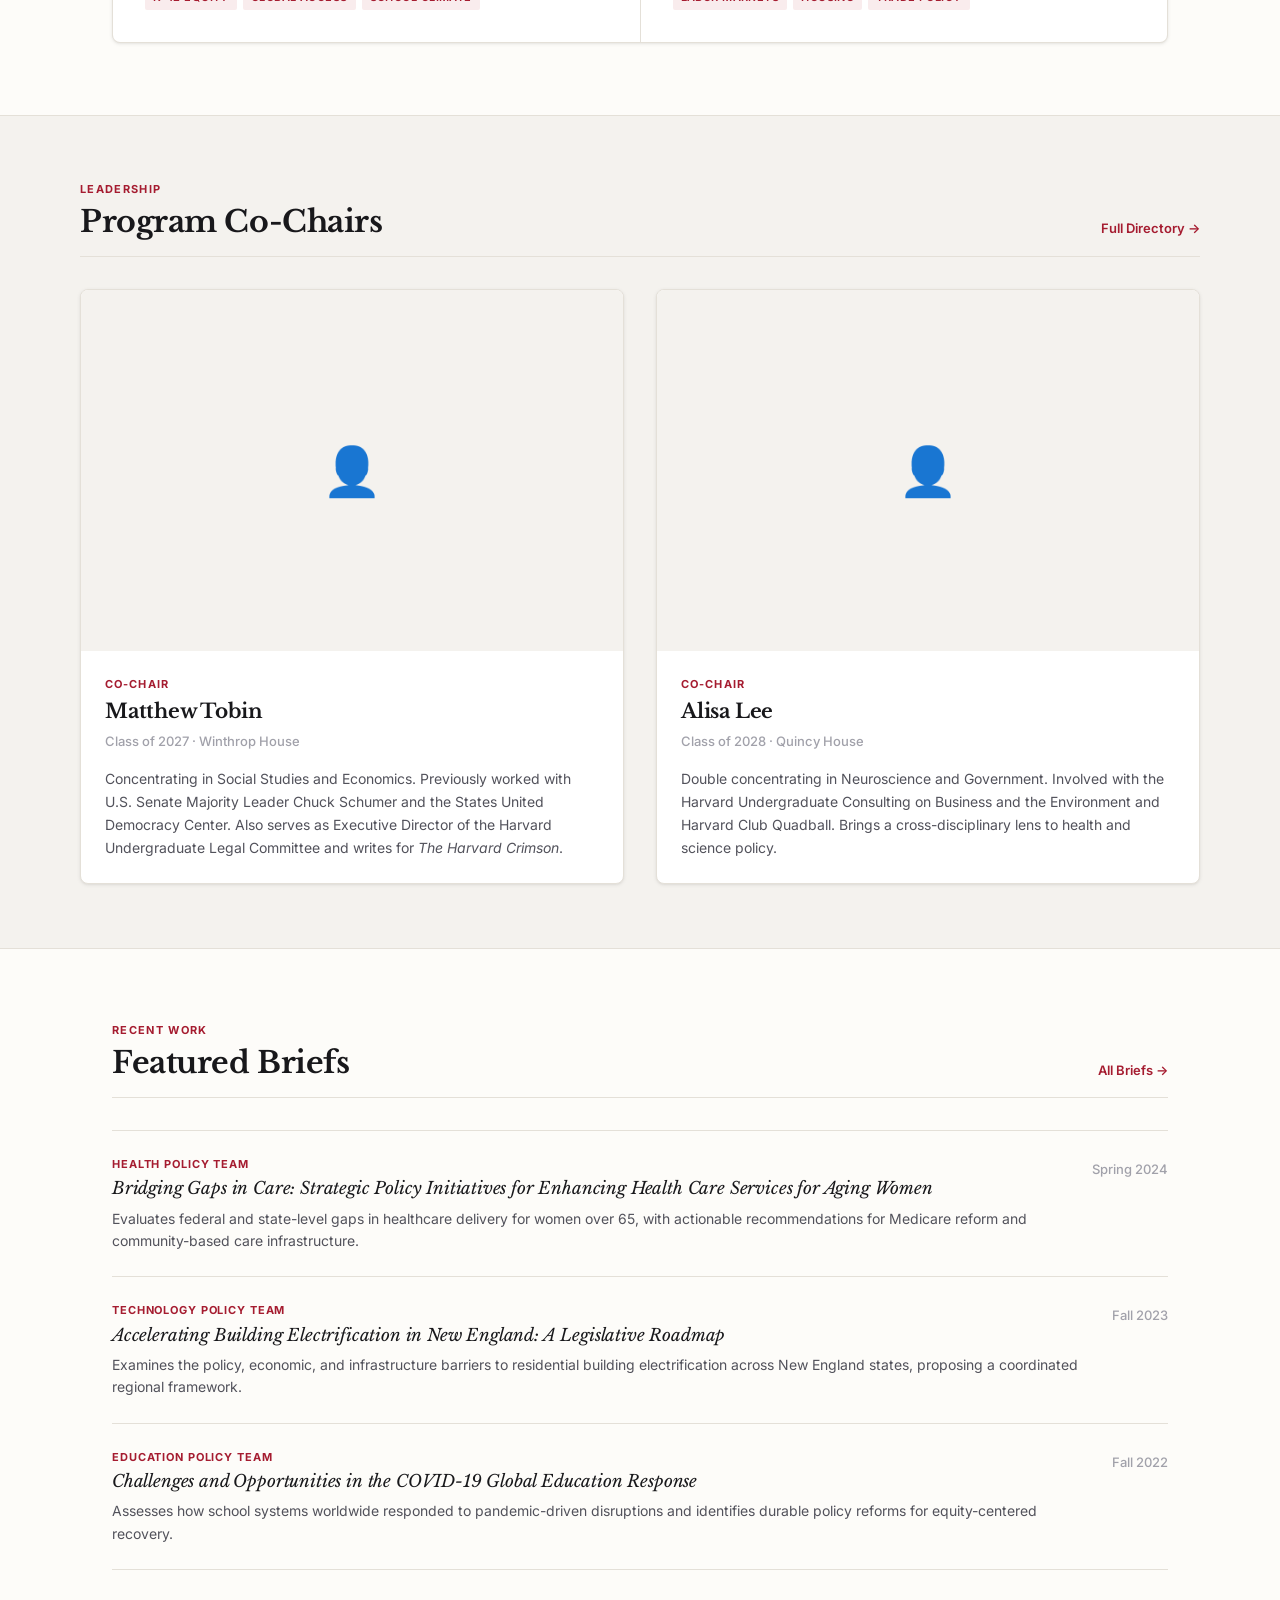
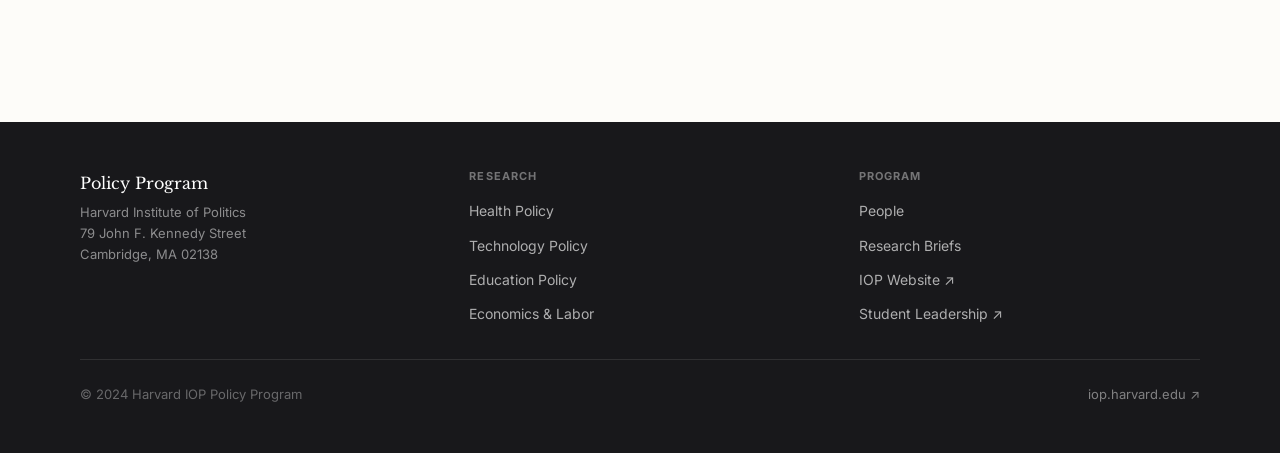
==== commit 1f9010fb: "small framing updates" ====
--- a/index.html
+++ b/index.html
@@ -52,25 +52,25 @@
 
     <div class="hero-stats">
       <div class="hero-stats-header">
-        <p>About the Program</p>
-        <strong>"Where student scholarship meets real-world policy."</strong>
+        <p>Our tenet:</p>
+        <strong>Student scholarship informing genuine policy formulation.</strong>
       </div>
       <div class="stat-grid">
         <div class="stat-item">
           <div class="stat-num">20+</div>
-          <div class="stat-label">Briefs Published</div>
+          <div class="stat-label">briefs</div>
         </div>
         <div class="stat-item">
           <div class="stat-num">4</div>
-          <div class="stat-label">Research Teams</div>
-        </div>
-        <div class="stat-item">
-          <div class="stat-num">2007</div>
-          <div class="stat-label">Year Founded</div>
+          <div class="stat-label">research team</div>
+        </div>
+        <div class="stat-item">
+          <div class="stat-num">18</div>
+          <div class="stat-label">years active</div>
         </div>
         <div class="stat-item">
           <div class="stat-num">50+</div>
-          <div class="stat-label">Commissioners</div>
+          <div class="stat-label">commissioner outreach</div>
         </div>
       </div>
     </div>
@@ -79,7 +79,7 @@
 
 <!-- ── Mission ──────────────────────────────────────────── -->
 <div class="band-crimson">
-  <p>"Students combine finding policy solutions to issues they're passionate about with learning rigorous research, writing, and policy recommendation delivery skills."</p>
+  <p>"Within the policy program, we encourage students to synthesize the process of discovering policy solutions to issues they're passionate about with learning rigorous research, writing, and policy recommendation delivery skills.</p>
   <span>Mission · Harvard IOP Policy Program</span>
 </div>
 
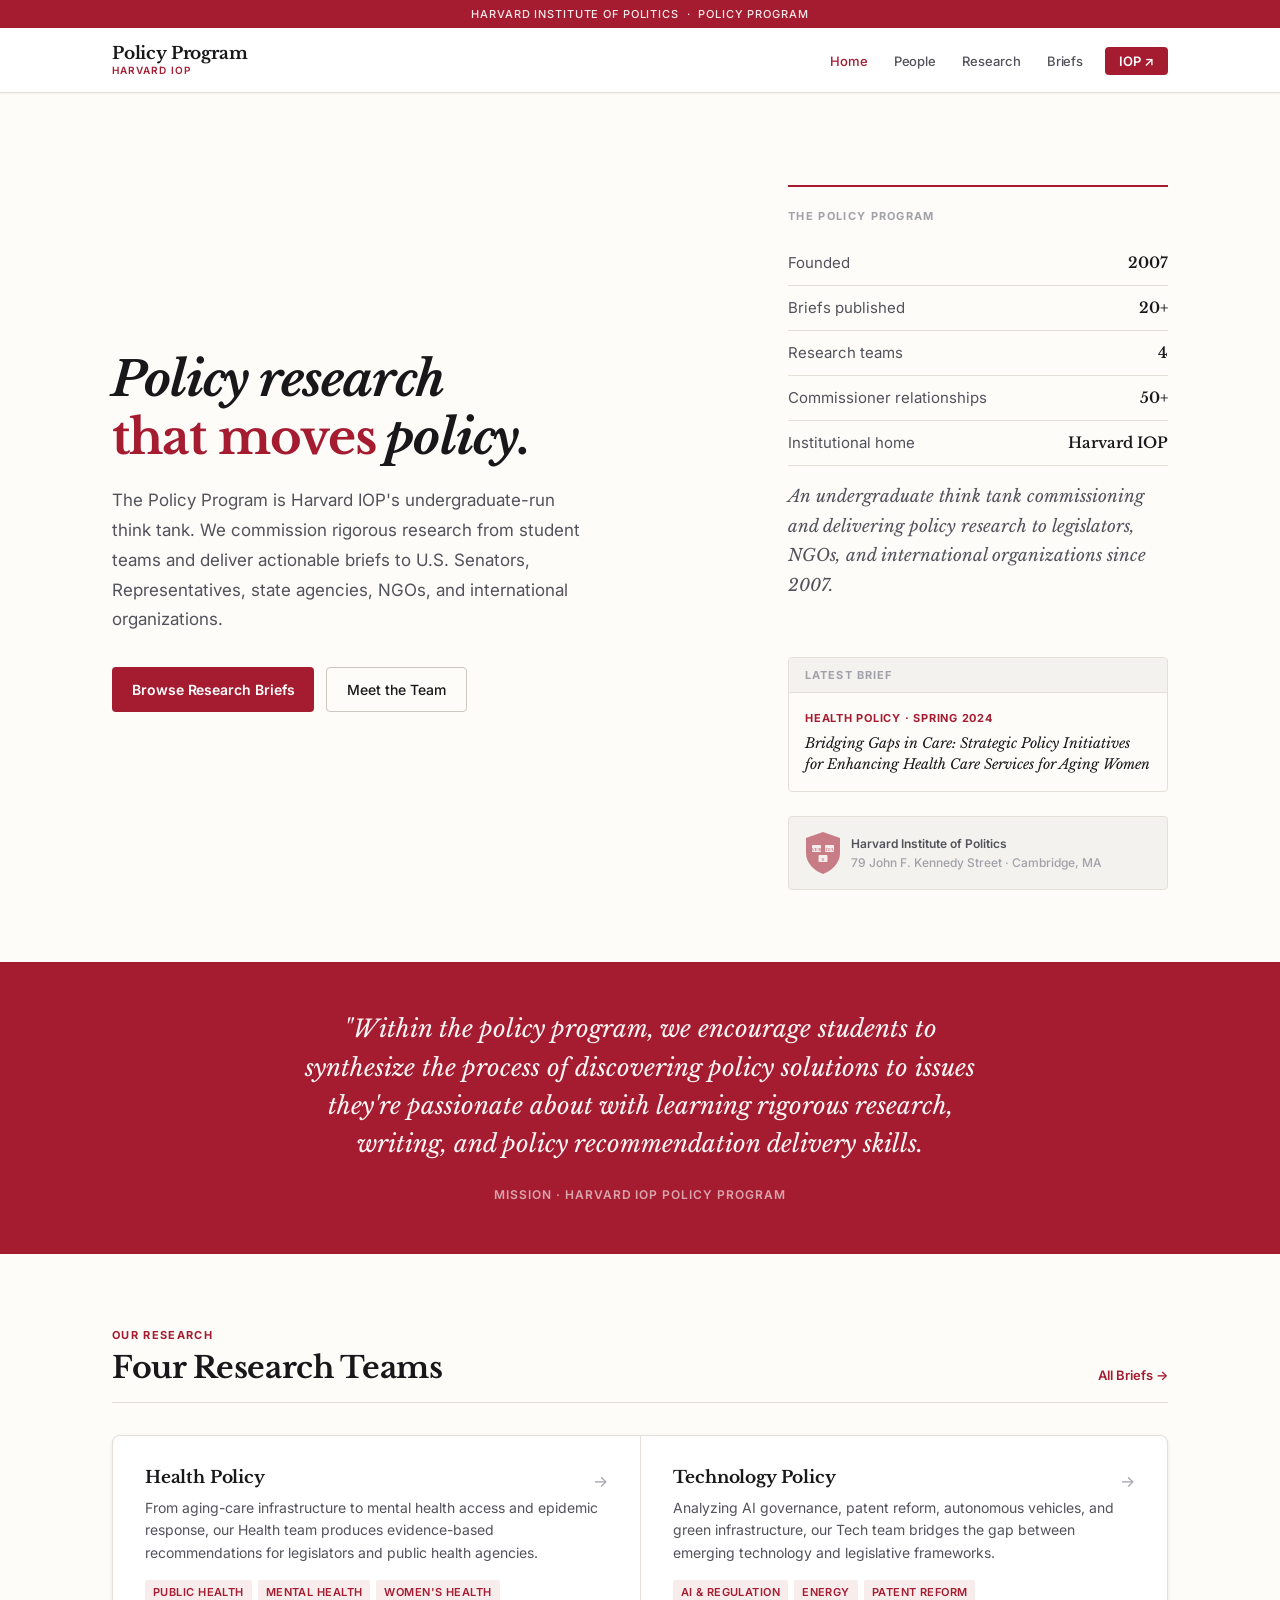
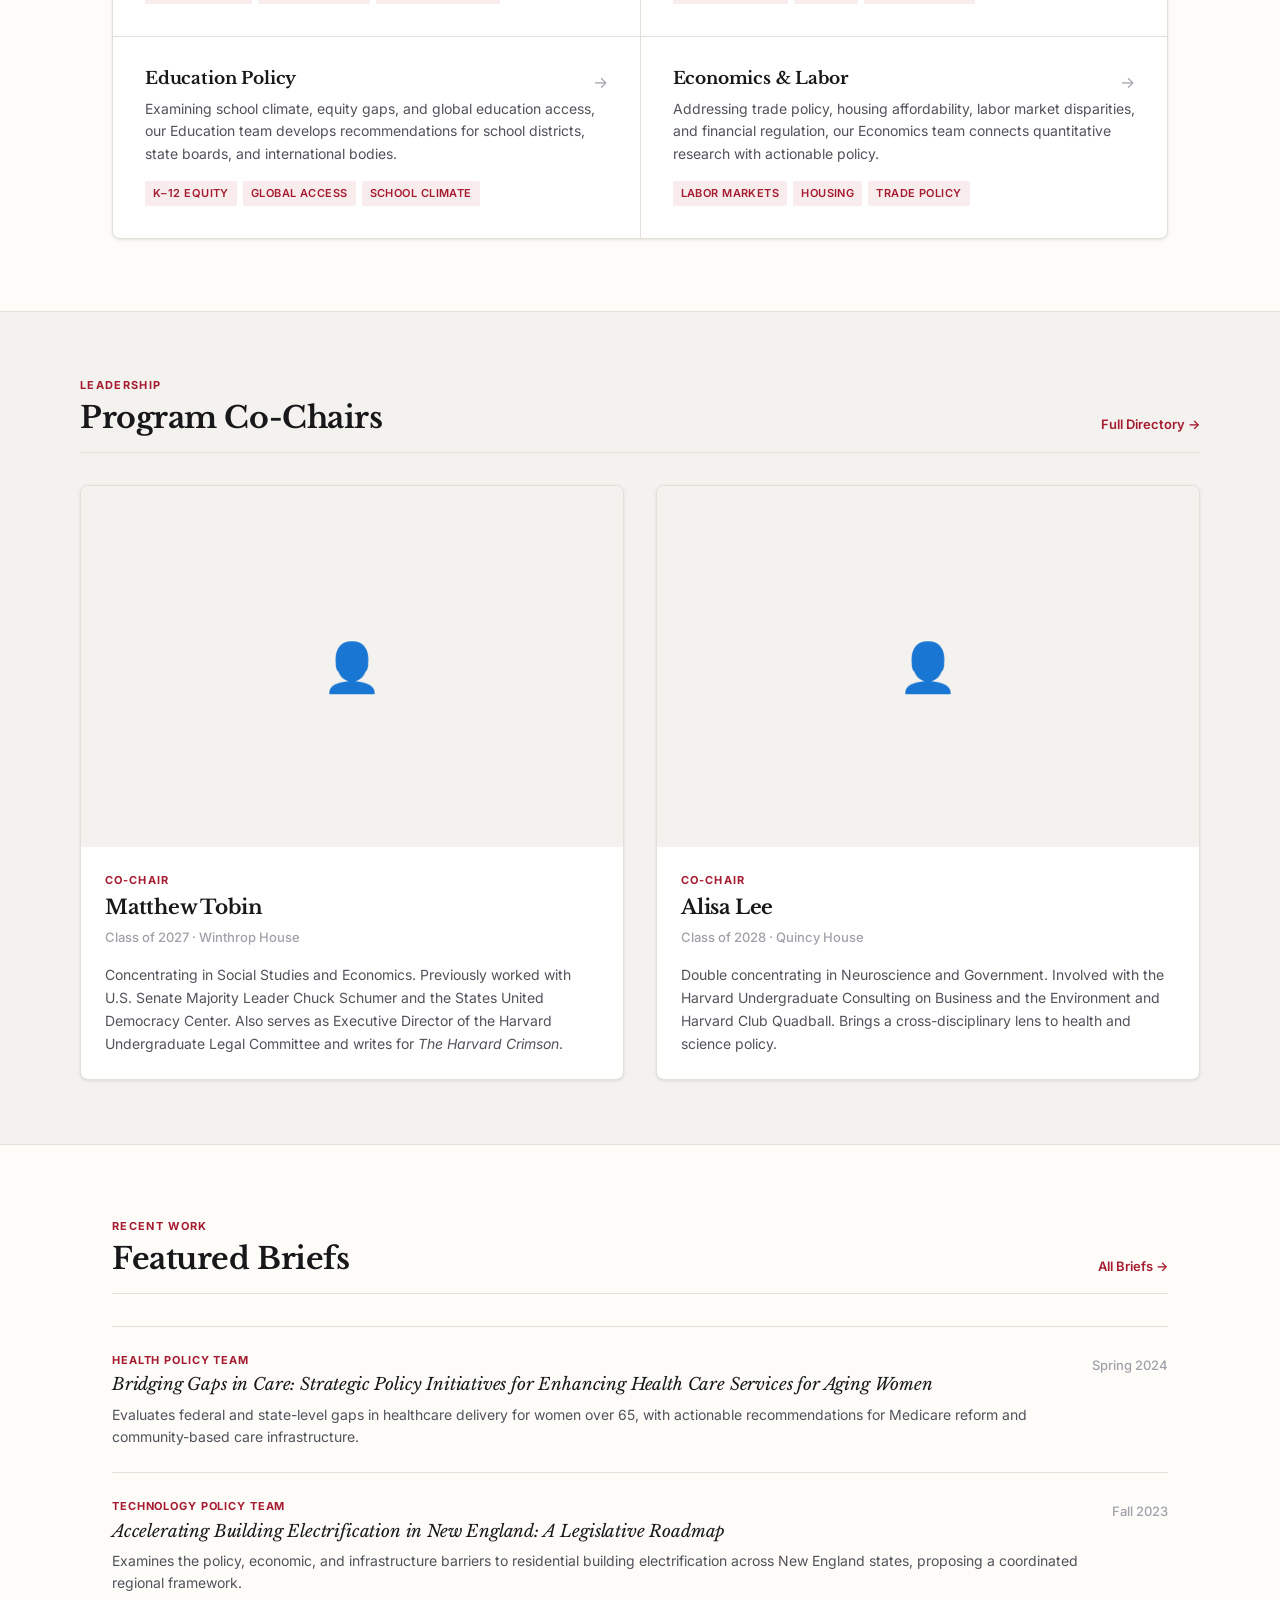
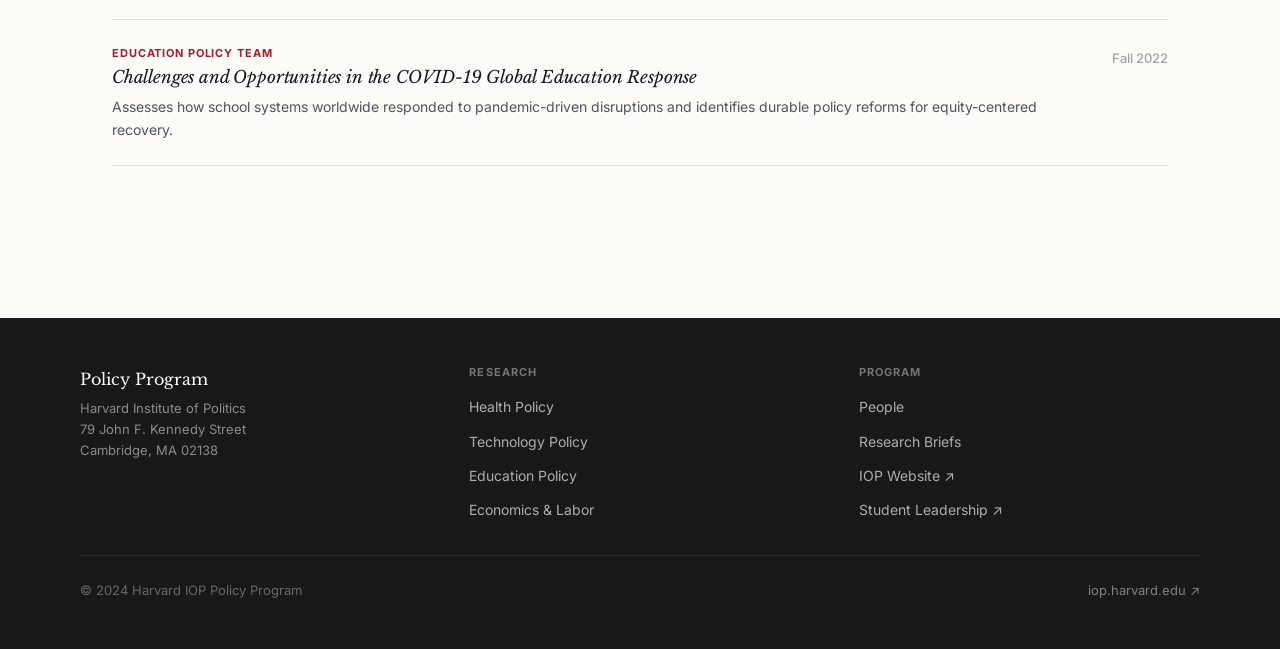
==== commit 2a8da8b5: "heros" ====
--- a/index.html
+++ b/index.html
@@ -36,7 +36,6 @@
 <section>
   <div class="hero">
     <div class="hero-left">
-      <span class="hero-kicker">Research · Analysis · Impact</span>
       <h1>Policy research<br/><em>that moves</em> policy.</h1>
       <p>
         The Policy Program is Harvard IOP's undergraduate-run think tank.
@@ -50,27 +49,40 @@
       </div>
     </div>
 
-    <div class="hero-stats">
-      <div class="hero-stats-header">
-        <p>Our tenet:</p>
-        <strong>Student scholarship informing genuine policy formulation.</strong>
-      </div>
-      <div class="stat-grid">
-        <div class="stat-item">
-          <div class="stat-num">20+</div>
-          <div class="stat-label">briefs</div>
-        </div>
-        <div class="stat-item">
-          <div class="stat-num">4</div>
-          <div class="stat-label">research team</div>
-        </div>
-        <div class="stat-item">
-          <div class="stat-num">18</div>
-          <div class="stat-label">years active</div>
-        </div>
-        <div class="stat-item">
-          <div class="stat-num">50+</div>
-          <div class="stat-label">commissioner outreach</div>
+    <div class="hero-right-col">
+      <div class="program-card">
+        <div class="program-card-label">The Policy Program</div>
+        <table class="program-facts">
+          <tr><td>Founded</td><td>2007</td></tr>
+          <tr><td>Briefs published</td><td>20+</td></tr>
+          <tr><td>Research teams</td><td>4</td></tr>
+          <tr><td>Commissioner relationships</td><td>50+</td></tr>
+          <tr><td>Institutional home</td><td>Harvard IOP</td></tr>
+        </table>
+        <p class="program-card-caption">An undergraduate think tank commissioning and delivering policy research to legislators, NGOs, and international organizations since 2007.</p>
+      </div>
+
+      <div class="program-latest">
+        <div class="program-latest-label">Latest Brief</div>
+        <a href="briefs/aging-womens-healthcare.html" class="program-latest-link">
+          <span class="program-latest-team">Health Policy · Spring 2024</span>
+          <span class="program-latest-title">Bridging Gaps in Care: Strategic Policy Initiatives for Enhancing Health Care Services for Aging Women</span>
+        </a>
+      </div>
+
+      <div class="iop-mark">
+        <svg class="iop-mark-shield" width="36" height="44" viewBox="0 0 36 44" fill="none" xmlns="http://www.w3.org/2000/svg">
+          <path d="M18 1L35 7V22C35 32 27 39.5 18 43C9 39.5 1 32 1 22V7L18 1Z" fill="#A51C30"/>
+          <rect x="7" y="14" width="9" height="7" rx="1" fill="white" opacity="0.9"/>
+          <rect x="20" y="14" width="9" height="7" rx="1" fill="white" opacity="0.9"/>
+          <rect x="13.5" y="24" width="9" height="7" rx="1" fill="white" opacity="0.9"/>
+          <text x="11.5" y="20" font-family="Georgia,serif" font-size="5" font-weight="bold" fill="#A51C30" text-anchor="middle">VER</text>
+          <text x="24.5" y="20" font-family="Georgia,serif" font-size="5" font-weight="bold" fill="#A51C30" text-anchor="middle">ITA</text>
+          <text x="18" y="30" font-family="Georgia,serif" font-size="5" font-weight="bold" fill="#A51C30" text-anchor="middle">S</text>
+        </svg>
+        <div class="iop-mark-text">
+          <strong>Harvard Institute of Politics</strong>
+          79 John F. Kennedy Street · Cambridge, MA
         </div>
       </div>
     </div>
@@ -98,7 +110,6 @@
 
       <a href="teams/health.html" class="team-card">
         <span class="team-card-arrow">→</span>
-        <div class="team-card-icon">🏥</div>
         <h3>Health Policy</h3>
         <p>From aging-care infrastructure to mental health access and epidemic response, our Health team produces evidence-based recommendations for legislators and public health agencies.</p>
         <div class="team-card-tags">
@@ -110,7 +121,6 @@
 
       <a href="teams/tech-policy.html" class="team-card">
         <span class="team-card-arrow">→</span>
-        <div class="team-card-icon">⚙️</div>
         <h3>Technology Policy</h3>
         <p>Analyzing AI governance, patent reform, autonomous vehicles, and green infrastructure, our Tech team bridges the gap between emerging technology and legislative frameworks.</p>
         <div class="team-card-tags">
@@ -122,7 +132,6 @@
 
       <a href="teams/education.html" class="team-card">
         <span class="team-card-arrow">→</span>
-        <div class="team-card-icon">📚</div>
         <h3>Education Policy</h3>
         <p>Examining school climate, equity gaps, and global education access, our Education team develops recommendations for school districts, state boards, and international bodies.</p>
         <div class="team-card-tags">
@@ -134,7 +143,6 @@
 
       <a href="teams/economics.html" class="team-card">
         <span class="team-card-arrow">→</span>
-        <div class="team-card-icon">📈</div>
         <h3>Economics &amp; Labor</h3>
         <p>Addressing trade policy, housing affordability, labor market disparities, and financial regulation, our Economics team connects quantitative research with actionable policy.</p>
         <div class="team-card-tags">
--- a/style.css
+++ b/style.css
@@ -250,65 +250,136 @@
 }
 .btn-secondary:hover { border-color: var(--text-3); background: var(--bg-2); color: var(--text); text-decoration: none; }
 
-.hero-stats {
-  background: var(--white);
+/* ── Program card (hero right column) ───────────────────── */
+.hero-right-col {
+  display: flex;
+  flex-direction: column;
+  gap: 1.5rem;
+  padding-top: 0.75rem;
+}
+
+.program-card {
+  border-top: 2px solid var(--crimson);
+  padding-top: 1.25rem;
+}
+
+.program-card-label {
+  font-size: 0.6875rem;
+  font-weight: 700;
+  letter-spacing: 0.12em;
+  text-transform: uppercase;
+  color: var(--text-3);
+  margin-bottom: 1rem;
+  font-family: 'Inter', -apple-system, sans-serif;
+}
+
+.program-facts {
+  width: 100%;
+  border-collapse: collapse;
+}
+
+.program-facts td {
+  padding: 0.6rem 0;
+  border-bottom: 1px solid var(--border);
+  font-size: 0.9375rem;
+  font-family: 'Inter', -apple-system, sans-serif;
+  vertical-align: baseline;
+}
+
+.program-facts td:first-child {
+  color: var(--text-2);
+  font-weight: 400;
+}
+
+.program-facts td:last-child {
+  color: var(--text);
+  font-weight: 600;
+  text-align: right;
+  font-family: 'Libre Baskerville', Georgia, serif;
+  font-size: 0.9375rem;
+}
+
+.program-card-caption {
+  margin-top: 1rem;
+  font-size: 0.8125rem;
+  color: var(--text-3);
+  line-height: 1.65;
+  font-style: italic;
+  font-family: 'Libre Baskerville', Georgia, serif;
+}
+
+.program-latest {
   border: 1px solid var(--border);
-  border-radius: var(--r-lg);
+  border-radius: var(--r);
   overflow: hidden;
-  box-shadow: var(--shadow-md);
-}
-
-.hero-stats-header {
-  background: var(--crimson);
-  padding: 1.25rem 1.5rem;
-  color: white;
-}
-
-.hero-stats-header p {
+}
+
+.program-latest-label {
+  background: var(--bg-2);
+  border-bottom: 1px solid var(--border);
+  padding: 0.5rem 1rem;
+  font-size: 0.6875rem;
+  font-weight: 700;
+  letter-spacing: 0.1em;
+  text-transform: uppercase;
+  color: var(--text-3);
+  font-family: 'Inter', -apple-system, sans-serif;
+}
+
+.program-latest-link {
+  display: block;
+  padding: 1rem;
+  text-decoration: none;
+  transition: background 0.15s;
+}
+.program-latest-link:hover { background: var(--bg); text-decoration: none; }
+
+.program-latest-team {
+  display: block;
+  font-size: 0.6875rem;
+  font-weight: 700;
+  letter-spacing: 0.07em;
+  text-transform: uppercase;
+  color: var(--crimson);
+  margin-bottom: 0.375rem;
+  font-family: 'Inter', -apple-system, sans-serif;
+}
+
+.program-latest-title {
+  display: block;
+  font-size: 0.875rem;
+  color: var(--text);
+  line-height: 1.5;
+  font-family: 'Libre Baskerville', Georgia, serif;
+  font-style: italic;
+}
+
+/* ── IOP mark ────────────────────────────────────────────── */
+.iop-mark {
+  display: flex;
+  align-items: center;
+  gap: 0.625rem;
+  padding: 0.875rem 1rem;
+  border: 1px solid var(--border);
+  border-radius: var(--r);
+  background: var(--bg-2);
+}
+
+.iop-mark svg { flex-shrink: 0; opacity: 0.55; }
+
+.iop-mark-text {
   font-size: 0.75rem;
+  color: var(--text-3);
+  line-height: 1.45;
+  font-family: 'Inter', -apple-system, sans-serif;
+  font-weight: 500;
+}
+
+.iop-mark-text strong {
+  display: block;
+  color: var(--text-2);
   font-weight: 600;
-  letter-spacing: 0.1em;
-  text-transform: uppercase;
-  color: rgba(255,255,255,0.75);
-  margin-bottom: 0.25rem;
-}
-
-.hero-stats-header strong {
-  font-family: 'Libre Baskerville', Georgia, serif;
-  font-size: 1.125rem;
-  color: white;
-  font-style: italic;
-}
-
-.stat-grid {
-  display: grid;
-  grid-template-columns: 1fr 1fr;
-}
-
-.stat-item {
-  padding: 1.25rem 1.5rem;
-  border-right: 1px solid var(--border);
-  border-bottom: 1px solid var(--border);
-}
-
-.stat-item:nth-child(2n) { border-right: none; }
-.stat-item:nth-last-child(-n+2) { border-bottom: none; }
-
-.stat-item .stat-num {
-  font-family: 'Libre Baskerville', Georgia, serif;
-  font-size: 1.75rem;
-  font-weight: 700;
-  color: var(--crimson);
-  line-height: 1;
-  margin-bottom: 0.25rem;
-}
-
-.stat-item .stat-label {
-  font-size: 0.75rem;
-  font-weight: 500;
-  color: var(--text-3);
-  letter-spacing: 0.03em;
-  text-transform: uppercase;
+  margin-bottom: 0.125rem;
 }
 
 /* ── Section Headers ─────────────────────────────────────── */
@@ -404,18 +475,6 @@
   text-decoration: none;
 }
 
-.team-card-icon {
-  width: 40px;
-  height: 40px;
-  border-radius: var(--r);
-  display: flex;
-  align-items: center;
-  justify-content: center;
-  margin-bottom: 1rem;
-  font-size: 1.25rem;
-  background: var(--crimson-pale);
-}
-
 .team-card h3 {
   font-size: 1.0625rem;
   margin-bottom: 0.5rem;
@@ -811,18 +870,6 @@
   align-items: start;
 }
 
-.team-header-icon {
-  width: 56px;
-  height: 56px;
-  background: var(--crimson-pale);
-  border-radius: var(--r-lg);
-  display: flex;
-  align-items: center;
-  justify-content: center;
-  font-size: 1.75rem;
-  margin-bottom: 1.25rem;
-}
-
 .team-header h1 {
   font-size: clamp(1.75rem, 4vw, 2.5rem);
   margin-bottom: 1rem;
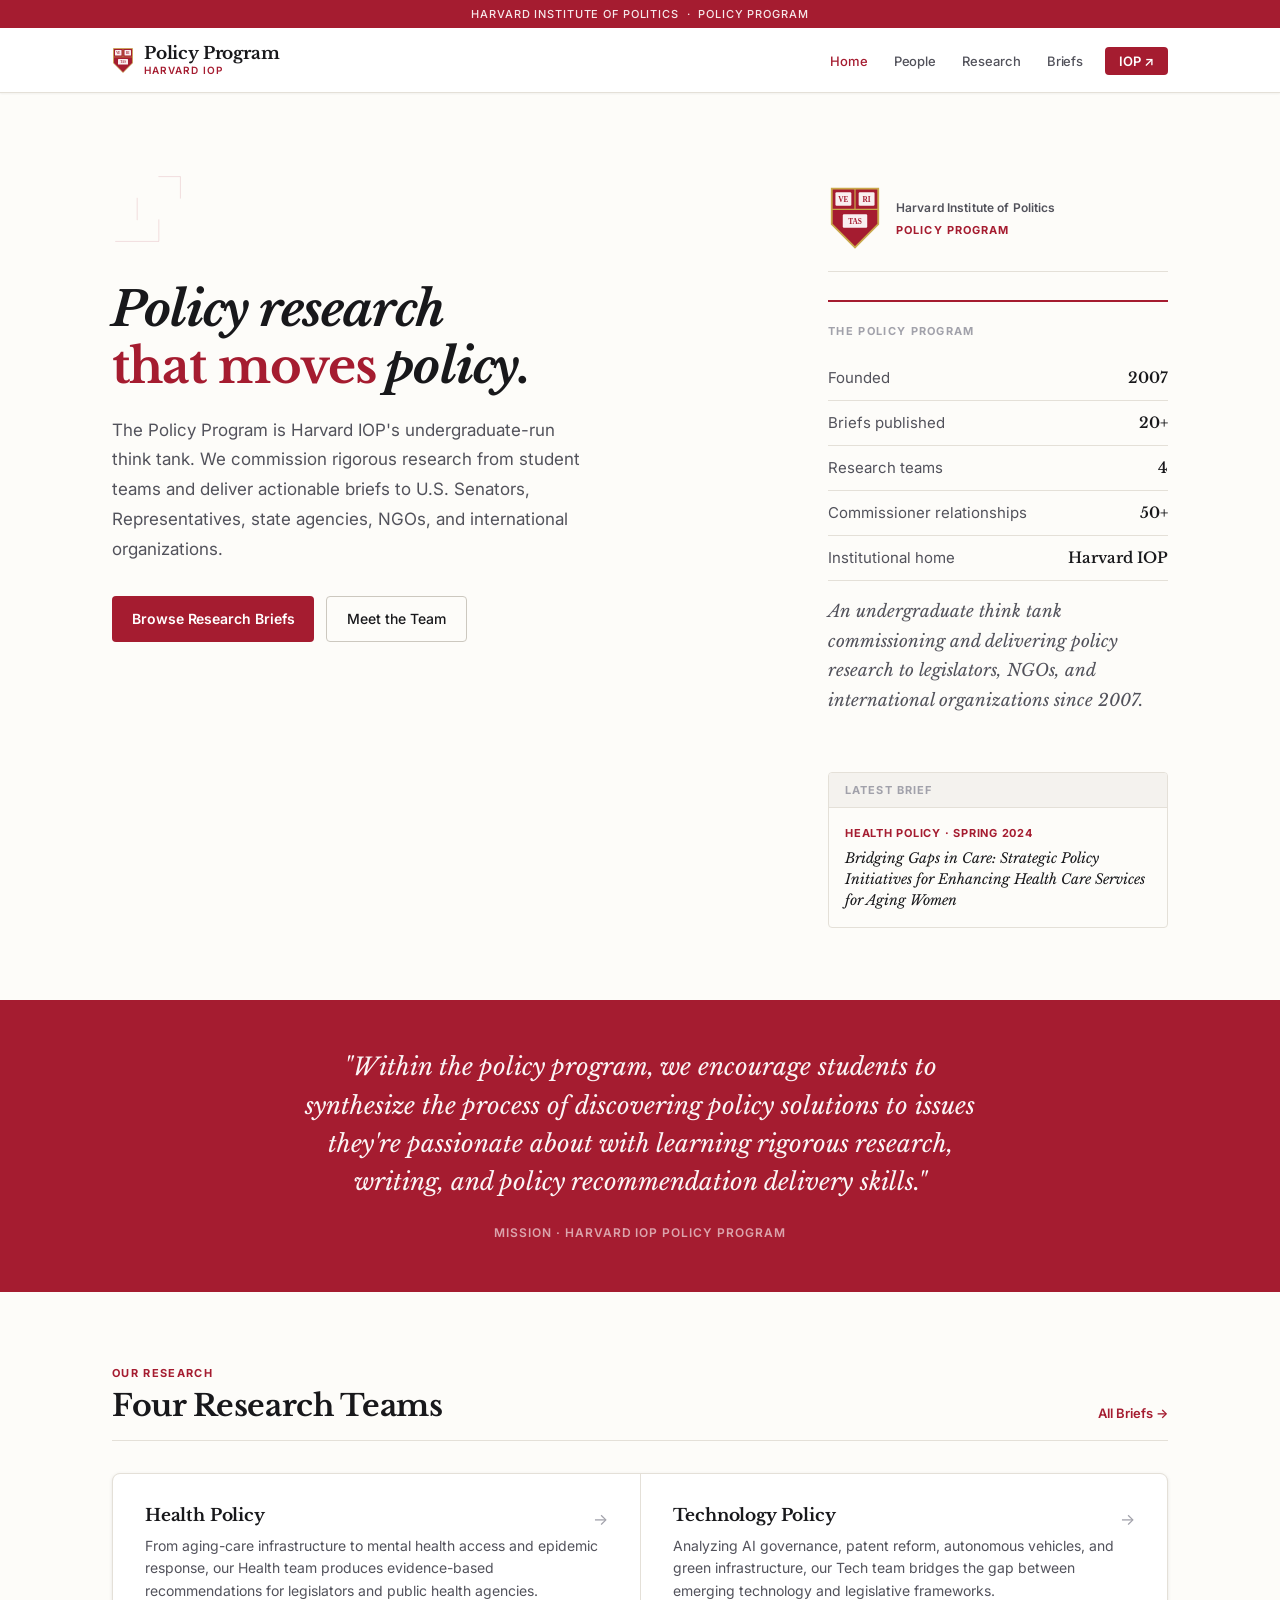
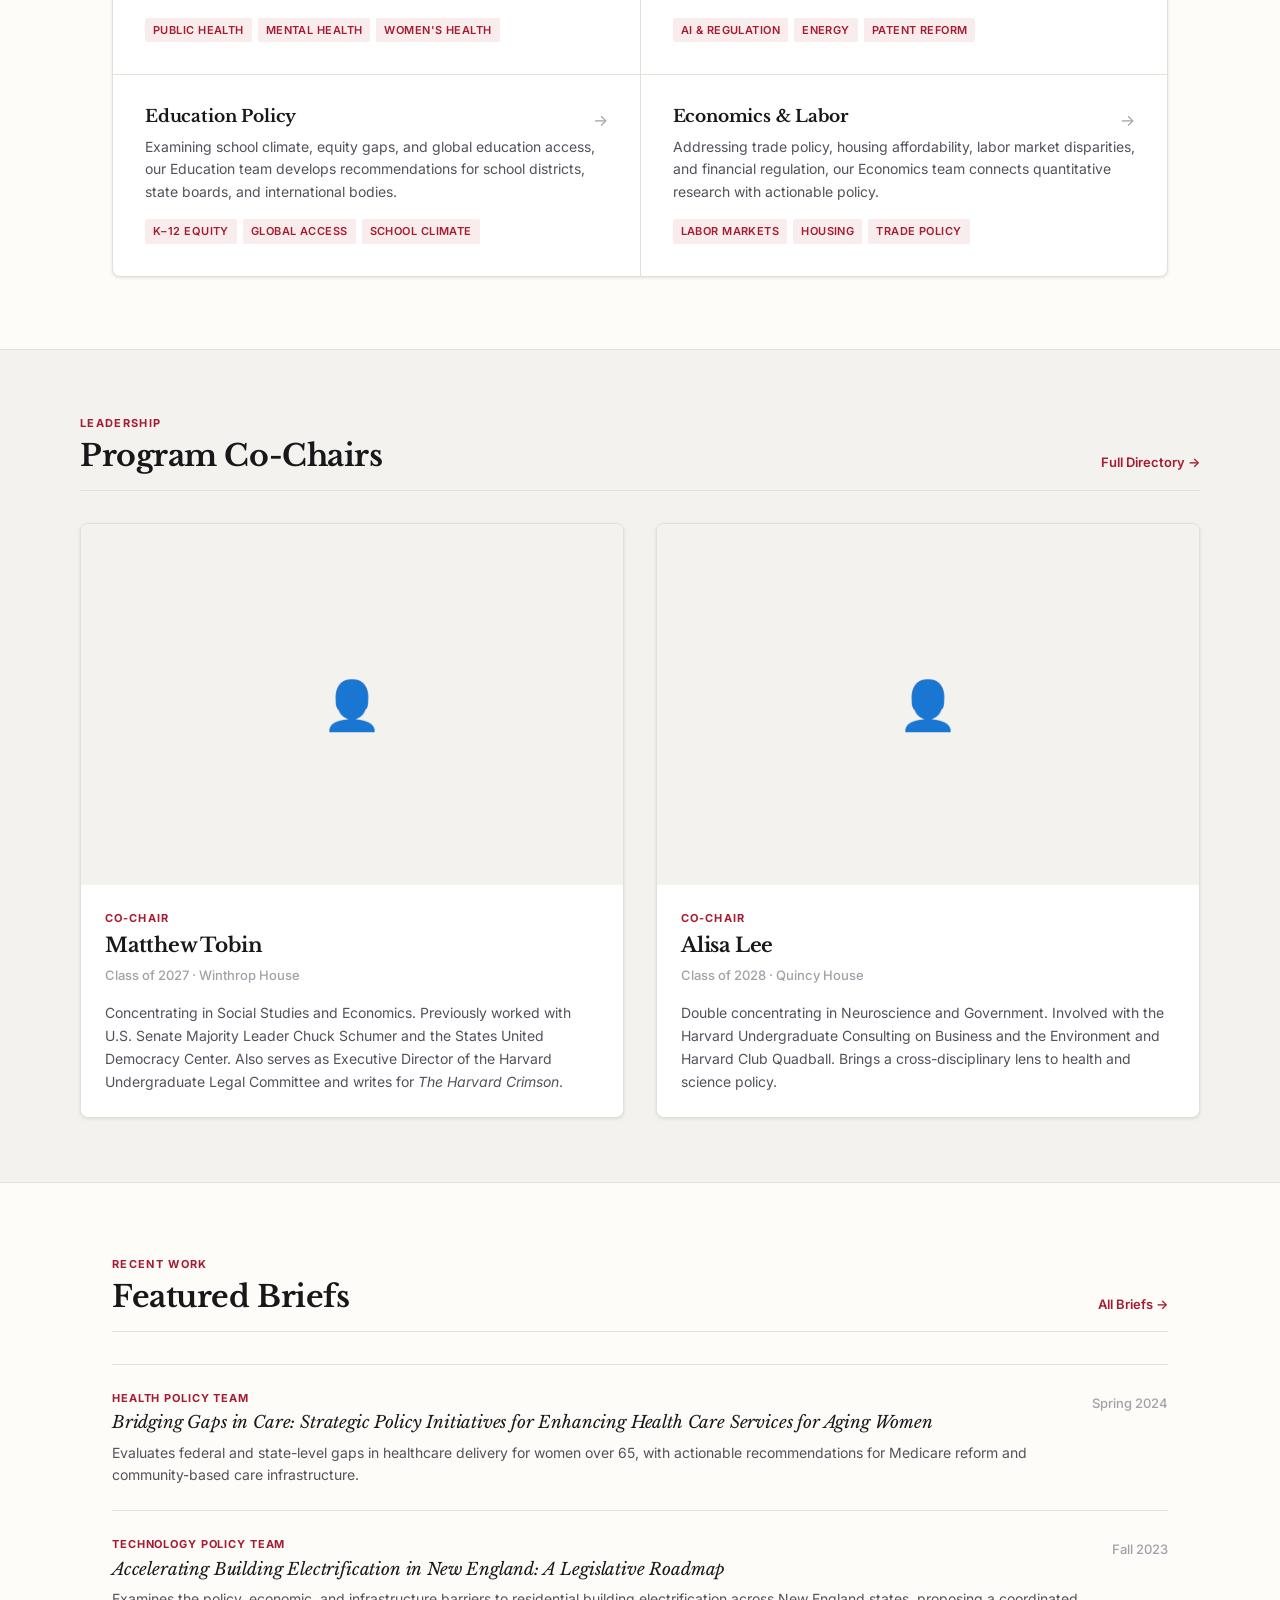
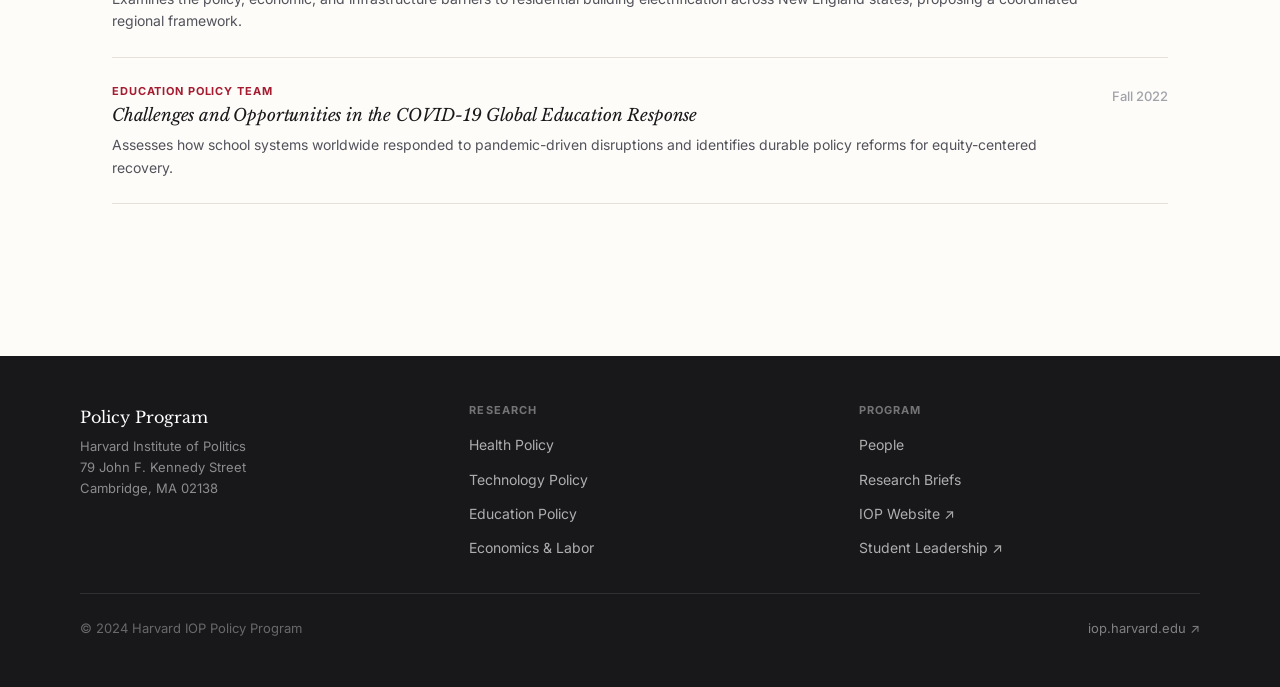
==== commit 44c6ef59: "dela" ====
--- a/index.html
+++ b/index.html
@@ -19,8 +19,22 @@
   </div>
   <nav class="nav-inner">
     <a href="index.html" class="nav-brand">
-      <span class="nav-brand-name">Policy Program</span>
-      <span class="nav-brand-sub">Harvard IOP</span>
+      <svg class="nav-shield" width="22" height="27" viewBox="0 0 44 54" fill="none" xmlns="http://www.w3.org/2000/svg">
+        <path d="M3,3 H41 V32 Q22,51 22,51 Q22,51 3,32 Z" fill="#A51C30"/>
+        <path d="M3,3 H41 V32 Q22,51 22,51 Q22,51 3,32 Z" stroke="#C9A84C" stroke-width="1.5" fill="none"/>
+        <line x1="3" y1="20" x2="41" y2="20" stroke="#C9A84C" stroke-width="1"/>
+        <line x1="22" y1="3" x2="22" y2="20" stroke="#C9A84C" stroke-width="1"/>
+        <rect x="6"  y="6"  width="13" height="11" rx="1" fill="white" opacity="0.93"/>
+        <rect x="25" y="6"  width="13" height="11" rx="1" fill="white" opacity="0.93"/>
+        <rect x="12" y="24" width="20" height="11" rx="1" fill="white" opacity="0.93"/>
+        <text x="12.5" y="14"  font-family="Georgia,serif" font-size="6" font-weight="bold" fill="#A51C30" text-anchor="middle">VE</text>
+        <text x="31.5" y="14"  font-family="Georgia,serif" font-size="6" font-weight="bold" fill="#A51C30" text-anchor="middle">RI</text>
+        <text x="22"   y="32"  font-family="Georgia,serif" font-size="6" font-weight="bold" fill="#A51C30" text-anchor="middle">TAS</text>
+      </svg>
+      <div class="nav-brand-text">
+        <span class="nav-brand-name">Policy Program</span>
+        <span class="nav-brand-sub">Harvard IOP</span>
+      </div>
     </a>
     <ul class="nav-links">
       <li><a href="index.html" class="active">Home</a></li>
@@ -36,6 +50,12 @@
 <section>
   <div class="hero">
     <div class="hero-left">
+      <div class="hero-maze-wrap">
+        <svg class="hero-maze" width="72" height="72" viewBox="0 0 80 80" fill="none" xmlns="http://www.w3.org/2000/svg">
+          <path d="M52,4 H76 V28 M28,28 V52 M4,76 H52 V52" stroke="#A51C30" stroke-width="1" opacity="0.15" stroke-linecap="round" stroke-linejoin="round"/>
+          <path class="maze-path" d="M4,4 H52 V28 H4 V52 H76 V76" stroke="#A51C30" stroke-width="2.5" stroke-linecap="round" stroke-linejoin="round" stroke-dasharray="242" stroke-dashoffset="242"/>
+        </svg>
+      </div>
       <h1>Policy research<br/><em>that moves</em> policy.</h1>
       <p>
         The Policy Program is Harvard IOP's undergraduate-run think tank.
@@ -50,6 +70,24 @@
     </div>
 
     <div class="hero-right-col">
+      <div class="hero-identity">
+        <svg width="54" height="66" viewBox="0 0 44 54" fill="none" xmlns="http://www.w3.org/2000/svg">
+          <path d="M3,3 H41 V32 Q22,51 22,51 Q22,51 3,32 Z" fill="#A51C30"/>
+          <path d="M3,3 H41 V32 Q22,51 22,51 Q22,51 3,32 Z" stroke="#C9A84C" stroke-width="1.5" fill="none"/>
+          <line x1="3" y1="20" x2="41" y2="20" stroke="#C9A84C" stroke-width="1"/>
+          <line x1="22" y1="3" x2="22" y2="20" stroke="#C9A84C" stroke-width="1"/>
+          <rect x="6"  y="6"  width="13" height="11" rx="1" fill="white" opacity="0.93"/>
+          <rect x="25" y="6"  width="13" height="11" rx="1" fill="white" opacity="0.93"/>
+          <rect x="12" y="24" width="20" height="11" rx="1" fill="white" opacity="0.93"/>
+          <text x="12.5" y="14"  font-family="Georgia,serif" font-size="6" font-weight="bold" fill="#A51C30" text-anchor="middle">VE</text>
+          <text x="31.5" y="14"  font-family="Georgia,serif" font-size="6" font-weight="bold" fill="#A51C30" text-anchor="middle">RI</text>
+          <text x="22"   y="32"  font-family="Georgia,serif" font-size="6" font-weight="bold" fill="#A51C30" text-anchor="middle">TAS</text>
+        </svg>
+        <div>
+          <div class="hero-identity-org">Harvard Institute of Politics</div>
+          <div class="hero-identity-prog">Policy Program</div>
+        </div>
+      </div>
       <div class="program-card">
         <div class="program-card-label">The Policy Program</div>
         <table class="program-facts">
@@ -70,28 +108,13 @@
         </a>
       </div>
 
-      <div class="iop-mark">
-        <svg class="iop-mark-shield" width="36" height="44" viewBox="0 0 36 44" fill="none" xmlns="http://www.w3.org/2000/svg">
-          <path d="M18 1L35 7V22C35 32 27 39.5 18 43C9 39.5 1 32 1 22V7L18 1Z" fill="#A51C30"/>
-          <rect x="7" y="14" width="9" height="7" rx="1" fill="white" opacity="0.9"/>
-          <rect x="20" y="14" width="9" height="7" rx="1" fill="white" opacity="0.9"/>
-          <rect x="13.5" y="24" width="9" height="7" rx="1" fill="white" opacity="0.9"/>
-          <text x="11.5" y="20" font-family="Georgia,serif" font-size="5" font-weight="bold" fill="#A51C30" text-anchor="middle">VER</text>
-          <text x="24.5" y="20" font-family="Georgia,serif" font-size="5" font-weight="bold" fill="#A51C30" text-anchor="middle">ITA</text>
-          <text x="18" y="30" font-family="Georgia,serif" font-size="5" font-weight="bold" fill="#A51C30" text-anchor="middle">S</text>
-        </svg>
-        <div class="iop-mark-text">
-          <strong>Harvard Institute of Politics</strong>
-          79 John F. Kennedy Street · Cambridge, MA
-        </div>
-      </div>
     </div>
   </div>
 </section>
 
 <!-- ── Mission ──────────────────────────────────────────── -->
 <div class="band-crimson">
-  <p>"Within the policy program, we encourage students to synthesize the process of discovering policy solutions to issues they're passionate about with learning rigorous research, writing, and policy recommendation delivery skills.</p>
+  <p>"Within the policy program, we encourage students to synthesize the process of discovering policy solutions to issues they're passionate about with learning rigorous research, writing, and policy recommendation delivery skills."</p>
   <span>Mission · Harvard IOP Policy Program</span>
 </div>
 
--- a/style.css
+++ b/style.css
@@ -112,12 +112,21 @@
 
 .nav-brand {
   display: flex;
-  flex-direction: column;
+  flex-direction: row;
+  align-items: center;
+  gap: 0.625rem;
   line-height: 1;
   text-decoration: none;
   flex-shrink: 0;
 }
 .nav-brand:hover { text-decoration: none; }
+
+.nav-shield { flex-shrink: 0; }
+
+.nav-brand-text {
+  display: flex;
+  flex-direction: column;
+}
 
 .nav-brand-name {
   font-family: 'Libre Baskerville', Georgia, serif;
@@ -134,6 +143,48 @@
   text-transform: uppercase;
   color: var(--crimson);
   margin-top: 3px;
+}
+
+/* ── Maze animation ──────────────────────────────────────── */
+.hero-maze-wrap {
+  margin-bottom: 1.75rem;
+}
+
+@keyframes maze-draw {
+  from { stroke-dashoffset: 242; }
+  to   { stroke-dashoffset: 0; }
+}
+
+.maze-path {
+  animation: maze-draw 2.8s ease-in-out alternate infinite;
+}
+
+/* ── Hero identity block ─────────────────────────────────── */
+.hero-identity {
+  display: flex;
+  align-items: center;
+  gap: 0.875rem;
+  padding-bottom: 1.25rem;
+  margin-bottom: 0.25rem;
+  border-bottom: 1px solid var(--border);
+}
+
+.hero-identity-org {
+  font-size: 0.75rem;
+  font-weight: 600;
+  color: var(--text-2);
+  letter-spacing: 0.01em;
+  font-family: 'Inter', sans-serif;
+  margin-bottom: 0.2rem;
+}
+
+.hero-identity-prog {
+  font-size: 0.6875rem;
+  font-weight: 700;
+  letter-spacing: 0.1em;
+  text-transform: uppercase;
+  color: var(--crimson);
+  font-family: 'Inter', sans-serif;
 }
 
 .nav-links {
@@ -180,9 +231,9 @@
   max-width: var(--w);
   margin: 0 auto;
   display: grid;
-  grid-template-columns: 1fr 380px;
-  gap: 6rem;
-  align-items: center;
+  grid-template-columns: 1fr 340px;
+  gap: 5rem;
+  align-items: start;
 }
 
 .hero-kicker {
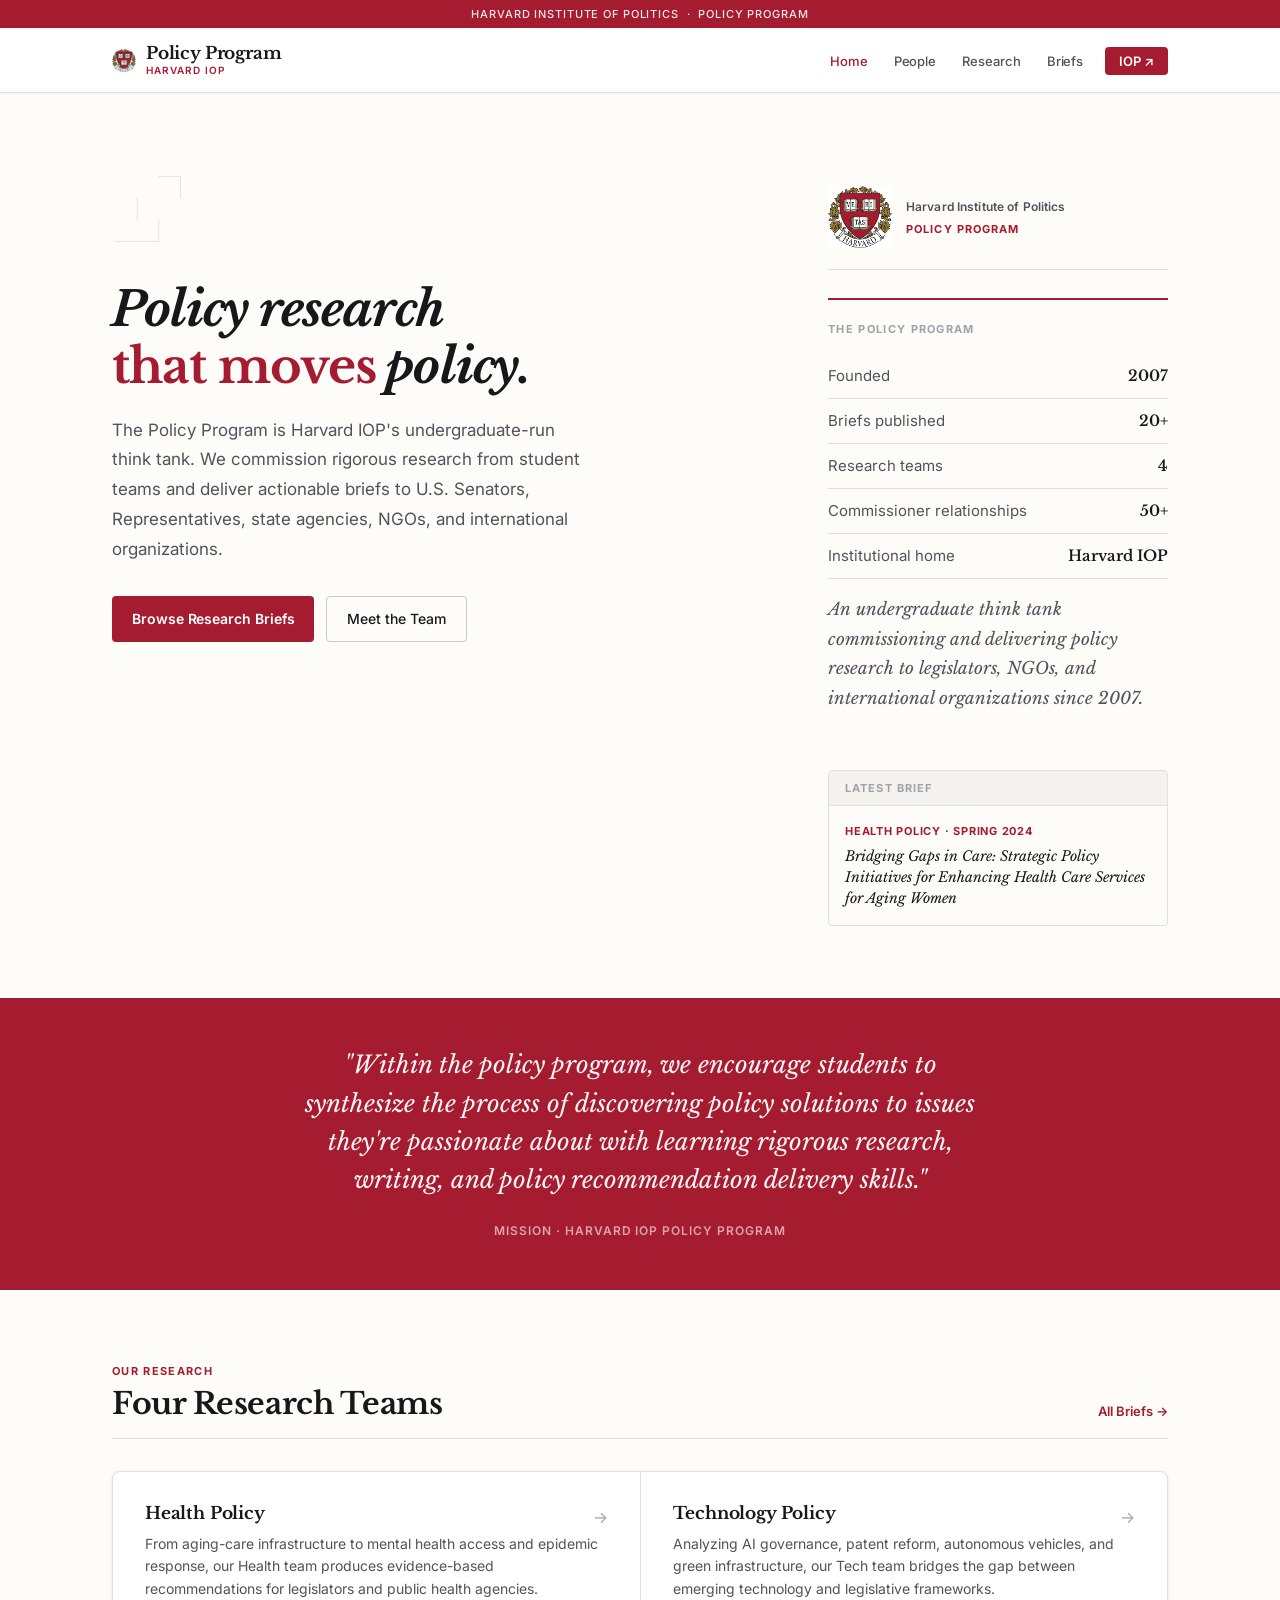
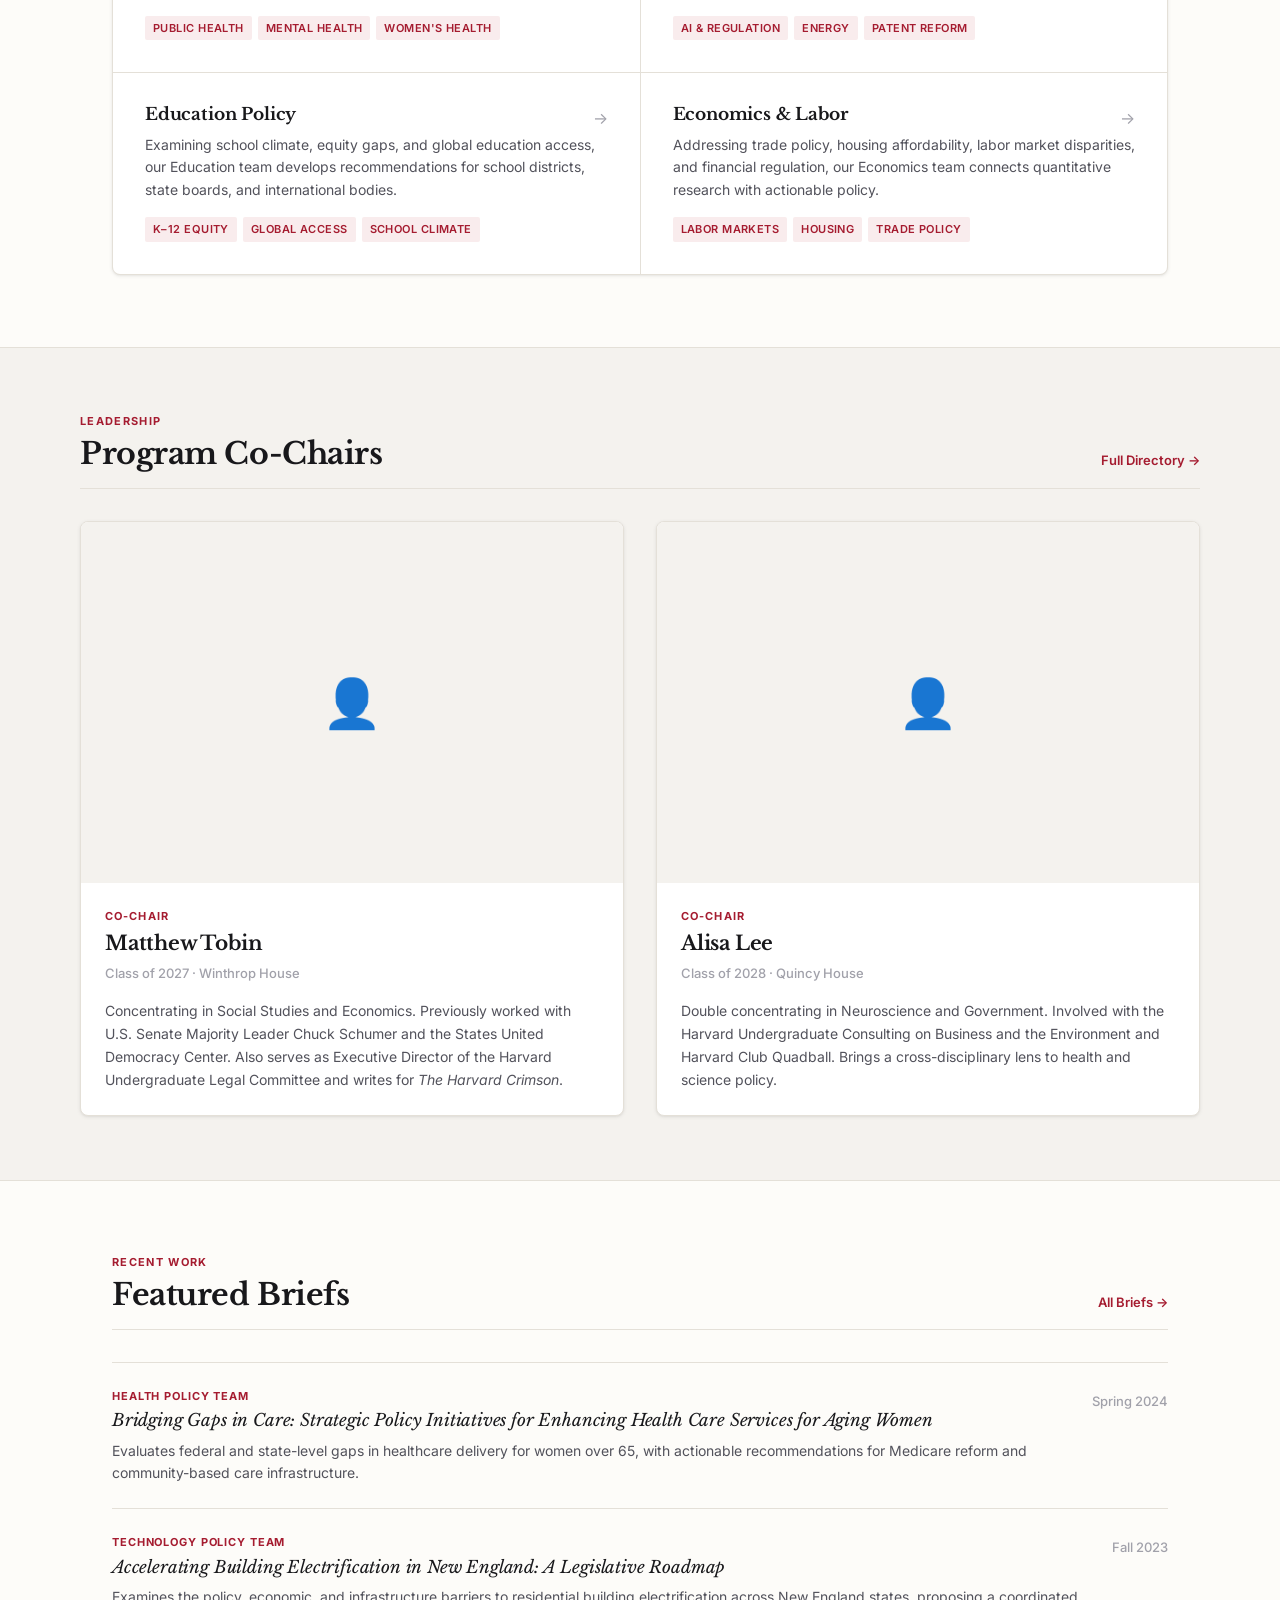
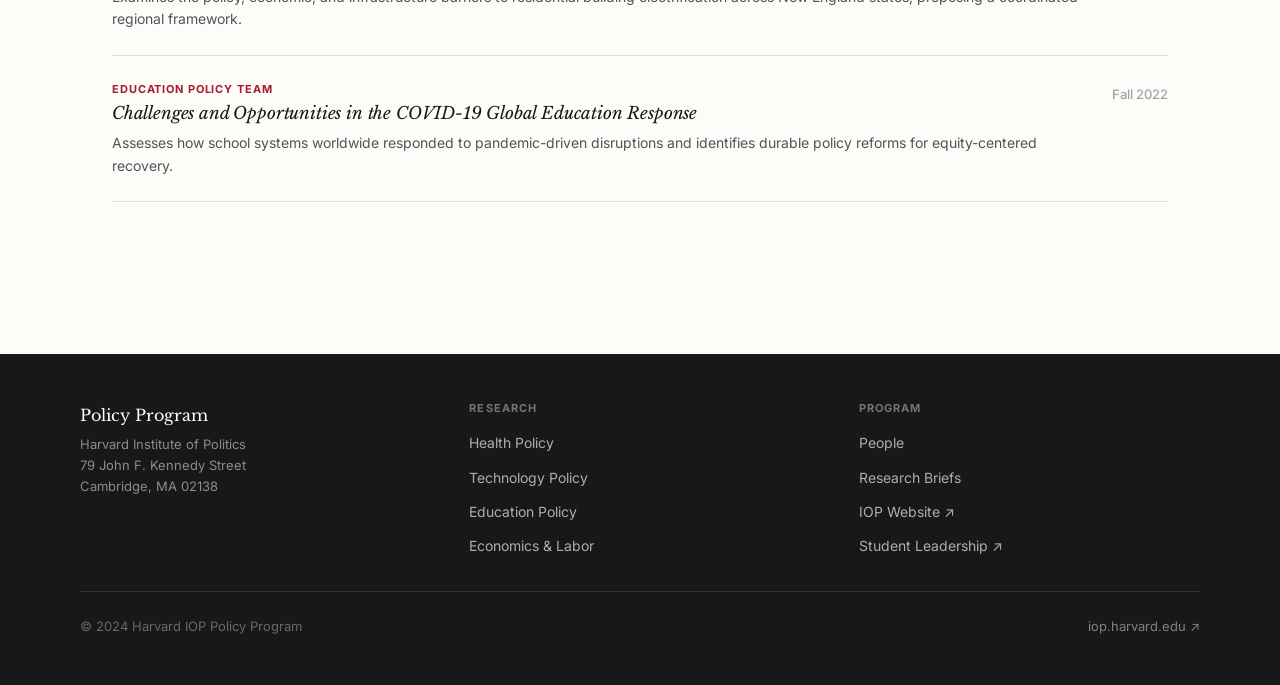
==== commit 37e53b60: "update" ====
--- a/index.html
+++ b/index.html
@@ -19,18 +19,7 @@
   </div>
   <nav class="nav-inner">
     <a href="index.html" class="nav-brand">
-      <svg class="nav-shield" width="22" height="27" viewBox="0 0 44 54" fill="none" xmlns="http://www.w3.org/2000/svg">
-        <path d="M3,3 H41 V32 Q22,51 22,51 Q22,51 3,32 Z" fill="#A51C30"/>
-        <path d="M3,3 H41 V32 Q22,51 22,51 Q22,51 3,32 Z" stroke="#C9A84C" stroke-width="1.5" fill="none"/>
-        <line x1="3" y1="20" x2="41" y2="20" stroke="#C9A84C" stroke-width="1"/>
-        <line x1="22" y1="3" x2="22" y2="20" stroke="#C9A84C" stroke-width="1"/>
-        <rect x="6"  y="6"  width="13" height="11" rx="1" fill="white" opacity="0.93"/>
-        <rect x="25" y="6"  width="13" height="11" rx="1" fill="white" opacity="0.93"/>
-        <rect x="12" y="24" width="20" height="11" rx="1" fill="white" opacity="0.93"/>
-        <text x="12.5" y="14"  font-family="Georgia,serif" font-size="6" font-weight="bold" fill="#A51C30" text-anchor="middle">VE</text>
-        <text x="31.5" y="14"  font-family="Georgia,serif" font-size="6" font-weight="bold" fill="#A51C30" text-anchor="middle">RI</text>
-        <text x="22"   y="32"  font-family="Georgia,serif" font-size="6" font-weight="bold" fill="#A51C30" text-anchor="middle">TAS</text>
-      </svg>
+      <img class="nav-shield" src="assets/harvard-shield.png" alt="Harvard shield" width="24" height="24" style="object-fit:contain;">
       <div class="nav-brand-text">
         <span class="nav-brand-name">Policy Program</span>
         <span class="nav-brand-sub">Harvard IOP</span>
@@ -71,18 +60,7 @@
 
     <div class="hero-right-col">
       <div class="hero-identity">
-        <svg width="54" height="66" viewBox="0 0 44 54" fill="none" xmlns="http://www.w3.org/2000/svg">
-          <path d="M3,3 H41 V32 Q22,51 22,51 Q22,51 3,32 Z" fill="#A51C30"/>
-          <path d="M3,3 H41 V32 Q22,51 22,51 Q22,51 3,32 Z" stroke="#C9A84C" stroke-width="1.5" fill="none"/>
-          <line x1="3" y1="20" x2="41" y2="20" stroke="#C9A84C" stroke-width="1"/>
-          <line x1="22" y1="3" x2="22" y2="20" stroke="#C9A84C" stroke-width="1"/>
-          <rect x="6"  y="6"  width="13" height="11" rx="1" fill="white" opacity="0.93"/>
-          <rect x="25" y="6"  width="13" height="11" rx="1" fill="white" opacity="0.93"/>
-          <rect x="12" y="24" width="20" height="11" rx="1" fill="white" opacity="0.93"/>
-          <text x="12.5" y="14"  font-family="Georgia,serif" font-size="6" font-weight="bold" fill="#A51C30" text-anchor="middle">VE</text>
-          <text x="31.5" y="14"  font-family="Georgia,serif" font-size="6" font-weight="bold" fill="#A51C30" text-anchor="middle">RI</text>
-          <text x="22"   y="32"  font-family="Georgia,serif" font-size="6" font-weight="bold" fill="#A51C30" text-anchor="middle">TAS</text>
-        </svg>
+        <img src="assets/harvard-shield.png" alt="Harvard shield" width="64" height="64" style="object-fit:contain;">
         <div>
           <div class="hero-identity-org">Harvard Institute of Politics</div>
           <div class="hero-identity-prog">Policy Program</div>
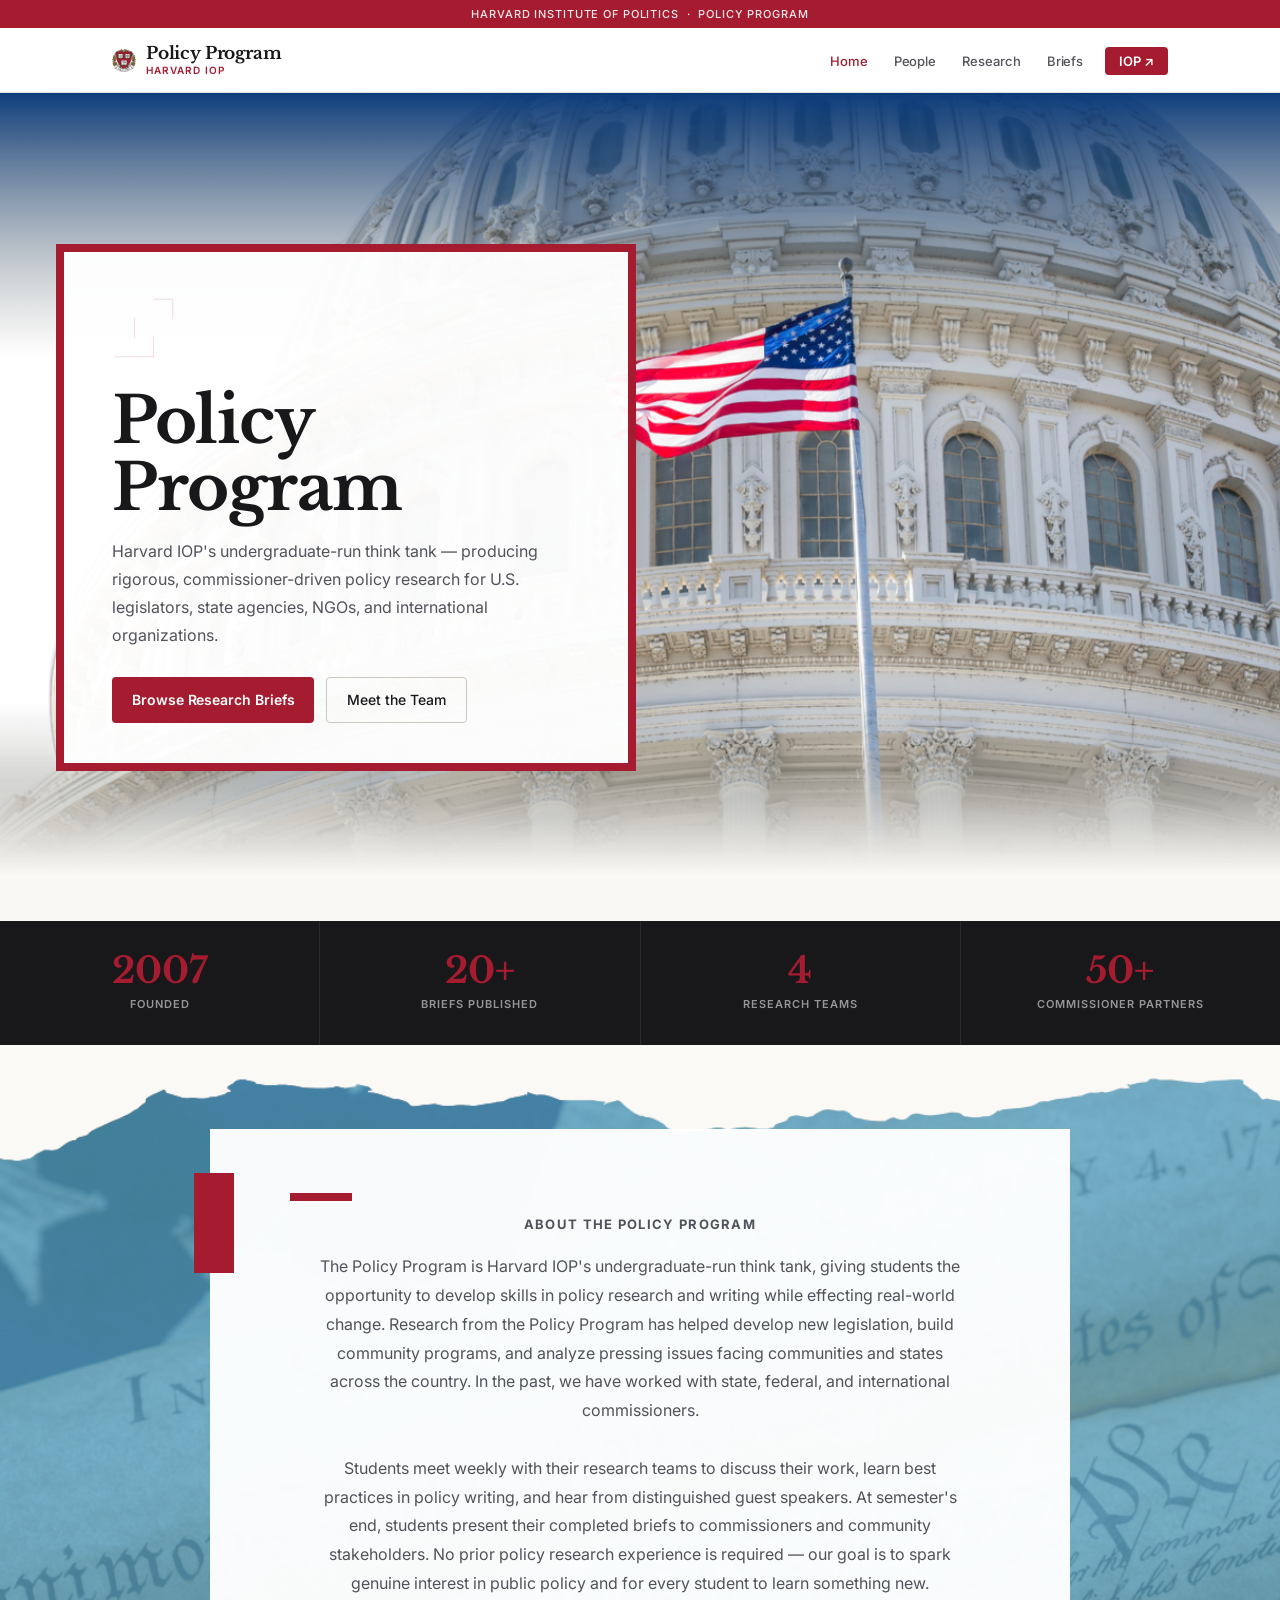
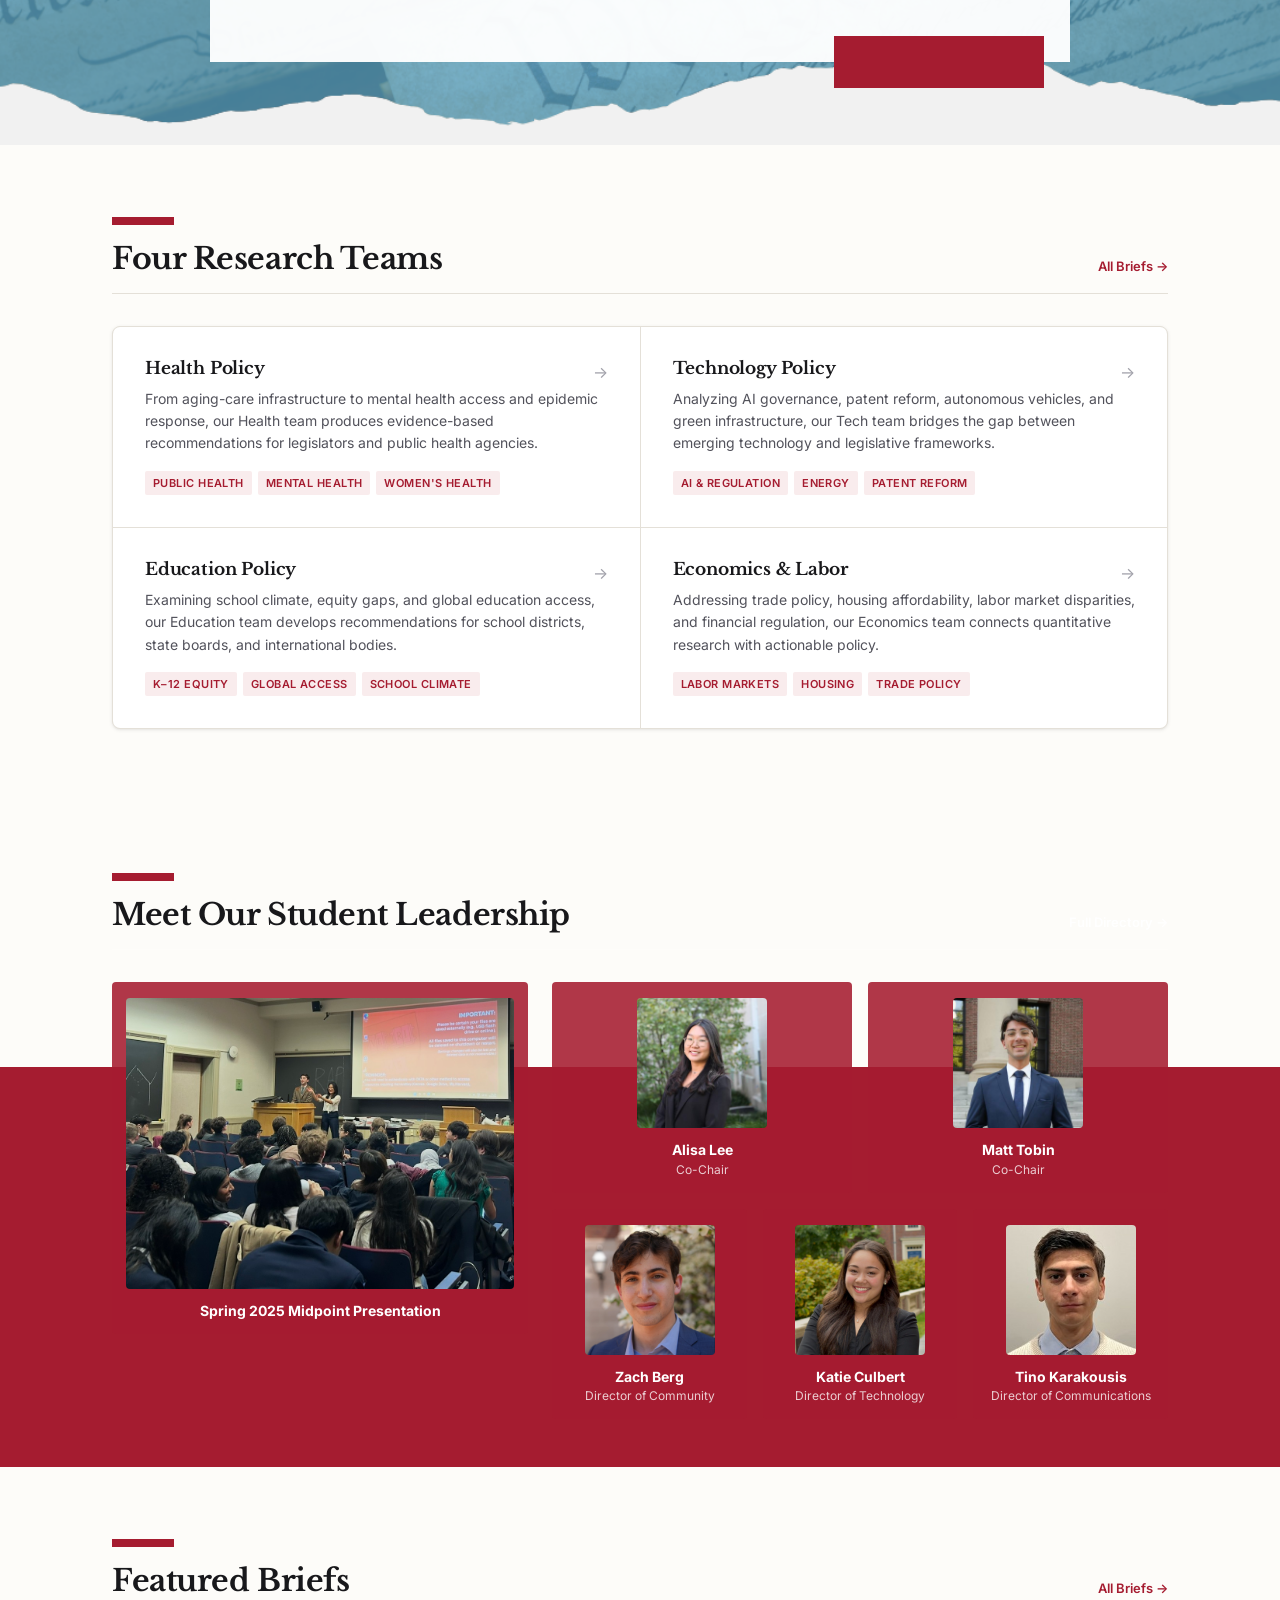
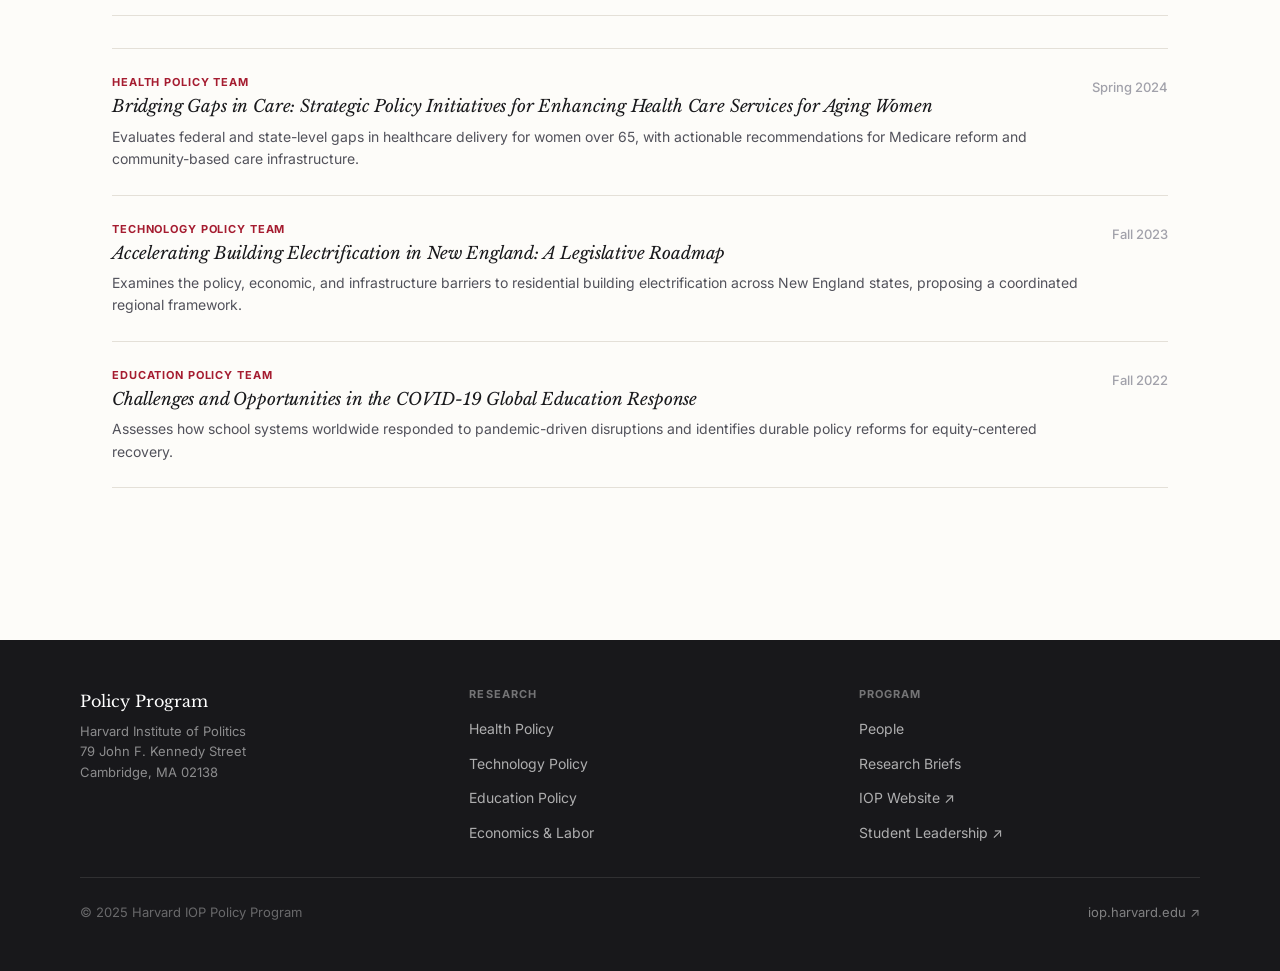
==== commit 3ec704cd: "katie updates" ====
--- a/index.html
+++ b/index.html
@@ -35,73 +35,73 @@
   </nav>
 </header>
 
-<!-- ── Hero ────────────────────────────────────────────── -->
-<section>
-  <div class="hero">
-    <div class="hero-left">
-      <div class="hero-maze-wrap">
-        <svg class="hero-maze" width="72" height="72" viewBox="0 0 80 80" fill="none" xmlns="http://www.w3.org/2000/svg">
-          <path d="M52,4 H76 V28 M28,28 V52 M4,76 H52 V52" stroke="#A51C30" stroke-width="1" opacity="0.15" stroke-linecap="round" stroke-linejoin="round"/>
-          <path class="maze-path" d="M4,4 H52 V28 H4 V52 H76 V76" stroke="#A51C30" stroke-width="2.5" stroke-linecap="round" stroke-linejoin="round" stroke-dasharray="242" stroke-dashoffset="242"/>
-        </svg>
-      </div>
-      <h1>Policy research<br/><em>that moves</em> policy.</h1>
+<!-- ── Hero: full-viewport background photo ────────────── -->
+<section class="hero-bg" style="background-image: url('assets/ioppolicy1.png');">
+  <div class="hero-box">
+    <div class="hero-maze-wrap">
+      <svg class="hero-maze" width="64" height="64" viewBox="0 0 80 80" fill="none" xmlns="http://www.w3.org/2000/svg">
+        <path d="M52,4 H76 V28 M28,28 V52 M4,76 H52 V52" stroke="#A51C30" stroke-width="1" opacity="0.2" stroke-linecap="round" stroke-linejoin="round"/>
+        <path class="maze-path" d="M4,4 H52 V28 H4 V52 H76 V76" stroke="#A51C30" stroke-width="2.5" stroke-linecap="round" stroke-linejoin="round" stroke-dasharray="242" stroke-dashoffset="242"/>
+      </svg>
+    </div>
+    <h1>Policy Program</h1>
+    <p>Harvard IOP's undergraduate-run think tank — producing rigorous, commissioner-driven policy research for U.S. legislators, state agencies, NGOs, and international organizations.</p>
+    <div class="hero-actions">
+      <a href="briefs/index.html" class="btn-primary">Browse Research Briefs</a>
+      <a href="people.html" class="btn-secondary">Meet the Team</a>
+    </div>
+  </div>
+</section>
+
+<!-- ── Stats strip ──────────────────────────────────────── -->
+<div class="stats-strip">
+  <div class="stat-block">
+    <span class="stat-num-h">2007</span>
+    <span class="stat-label-h">Founded</span>
+  </div>
+  <div class="stat-block">
+    <span class="stat-num-h">20+</span>
+    <span class="stat-label-h">Briefs Published</span>
+  </div>
+  <div class="stat-block">
+    <span class="stat-num-h">4</span>
+    <span class="stat-label-h">Research Teams</span>
+  </div>
+  <div class="stat-block">
+    <span class="stat-num-h">50+</span>
+    <span class="stat-label-h">Commissioner Partners</span>
+  </div>
+</div>
+
+<!-- ── About: background photo section ─────────────────── -->
+<section class="section-graphic" style="background-image: url('assets/ioppolicy2.png');">
+  <div class="section-content">
+    <div class="about-panel">
+      <div class="accent-line"></div>
+      <h3>About the Policy Program</h3>
       <p>
-        The Policy Program is Harvard IOP's undergraduate-run think tank.
-        We commission rigorous research from student teams and deliver
-        actionable briefs to U.S. Senators, Representatives, state agencies,
-        NGOs, and international organizations.
+        The Policy Program is Harvard IOP's undergraduate-run think tank, giving students the opportunity
+        to develop skills in policy research and writing while effecting real-world change. Research from
+        the Policy Program has helped develop new legislation, build community programs, and analyze
+        pressing issues facing communities and states across the country. In the past, we have worked
+        with state, federal, and international commissioners.
+        <br/><br/>
+        Students meet weekly with their research teams to discuss their work, learn best practices in
+        policy writing, and hear from distinguished guest speakers. At semester's end, students present
+        their completed briefs to commissioners and community stakeholders. No prior policy research
+        experience is required — our goal is to spark genuine interest in public policy and for every
+        student to learn something new.
       </p>
-      <div class="hero-actions">
-        <a href="briefs/index.html" class="btn-primary">Browse Research Briefs</a>
-        <a href="people.html" class="btn-secondary">Meet the Team</a>
-      </div>
-    </div>
-
-    <div class="hero-right-col">
-      <div class="hero-identity">
-        <img src="assets/harvard-shield.png" alt="Harvard shield" width="64" height="64" style="object-fit:contain;">
-        <div>
-          <div class="hero-identity-org">Harvard Institute of Politics</div>
-          <div class="hero-identity-prog">Policy Program</div>
-        </div>
-      </div>
-      <div class="program-card">
-        <div class="program-card-label">The Policy Program</div>
-        <table class="program-facts">
-          <tr><td>Founded</td><td>2007</td></tr>
-          <tr><td>Briefs published</td><td>20+</td></tr>
-          <tr><td>Research teams</td><td>4</td></tr>
-          <tr><td>Commissioner relationships</td><td>50+</td></tr>
-          <tr><td>Institutional home</td><td>Harvard IOP</td></tr>
-        </table>
-        <p class="program-card-caption">An undergraduate think tank commissioning and delivering policy research to legislators, NGOs, and international organizations since 2007.</p>
-      </div>
-
-      <div class="program-latest">
-        <div class="program-latest-label">Latest Brief</div>
-        <a href="briefs/aging-womens-healthcare.html" class="program-latest-link">
-          <span class="program-latest-team">Health Policy · Spring 2024</span>
-          <span class="program-latest-title">Bridging Gaps in Care: Strategic Policy Initiatives for Enhancing Health Care Services for Aging Women</span>
-        </a>
-      </div>
-
-    </div>
-  </div>
-</section>
-
-<!-- ── Mission ──────────────────────────────────────────── -->
-<div class="band-crimson">
-  <p>"Within the policy program, we encourage students to synthesize the process of discovering policy solutions to issues they're passionate about with learning rigorous research, writing, and policy recommendation delivery skills."</p>
-  <span>Mission · Harvard IOP Policy Program</span>
-</div>
+    </div>
+  </div>
+</section>
 
 <!-- ── Research Teams ───────────────────────────────────── -->
 <section style="padding: 4.5rem 0;">
   <div class="page-wrap">
     <div class="section-header">
       <div>
-        <div class="section-kicker">Our Research</div>
+        <div class="accent-line"></div>
         <h2>Four Research Teams</h2>
       </div>
       <a href="briefs/index.html" class="section-link">All Briefs →</a>
@@ -125,7 +125,7 @@
         <h3>Technology Policy</h3>
         <p>Analyzing AI governance, patent reform, autonomous vehicles, and green infrastructure, our Tech team bridges the gap between emerging technology and legislative frameworks.</p>
         <div class="team-card-tags">
-          <span class="tag">AI & Regulation</span>
+          <span class="tag">AI &amp; Regulation</span>
           <span class="tag">Energy</span>
           <span class="tag">Patent Reform</span>
         </div>
@@ -157,65 +157,67 @@
   </div>
 </section>
 
-<!-- ── Leadership ────────────────────────────────────────── -->
-<div class="band">
-  <div class="band-inner">
-    <div class="section-header">
+<!-- ── Leadership: photo grid ───────────────────────────── -->
+<section class="leaders-section">
+  <div class="page-wrap">
+    <div class="leaders-header-row">
       <div>
-        <div class="section-kicker">Leadership</div>
-        <h2>Program Co-Chairs</h2>
-      </div>
-      <a href="people.html" class="section-link">Full Directory →</a>
-    </div>
-
-    <div class="leadership-grid">
-
-      <div class="leader-card">
-        <img
-          src="https://iop.harvard.edu/sites/default/files/styles/1_1_540w/public/media/image/Matthew%20Tobin.jpg?itok=YX2Ue6LZ"
-          alt="Matthew Tobin"
-          class="leader-photo"
-          onerror="this.style.display='none'; this.nextElementSibling.style.display='flex';"
-        />
-        <div class="leader-photo-placeholder" style="display:none;">👤</div>
-        <div class="leader-body">
-          <div class="leader-role">Co-Chair</div>
-          <h3>Matthew Tobin</h3>
-          <div class="leader-class">Class of 2027 · Winthrop House</div>
-          <p>
-            Concentrating in Social Studies and Economics. Previously worked with U.S. Senate Majority Leader Chuck Schumer and the States United Democracy Center. Also serves as Executive Director of the Harvard Undergraduate Legal Committee and writes for <em>The Harvard Crimson</em>.
-          </p>
-        </div>
-      </div>
-
-      <div class="leader-card">
-        <img
-          src="https://iop.harvard.edu/sites/default/files/styles/1_1_540w/public/media/image/Alisa%20Lee.jpg?itok=o-5-UXsn"
-          alt="Alisa Lee"
-          class="leader-photo"
-          onerror="this.style.display='none'; this.nextElementSibling.style.display='flex';"
-        />
-        <div class="leader-photo-placeholder" style="display:none;">👤</div>
-        <div class="leader-body">
-          <div class="leader-role">Co-Chair</div>
-          <h3>Alisa Lee</h3>
-          <div class="leader-class">Class of 2028 · Quincy House</div>
-          <p>
-            Double concentrating in Neuroscience and Government. Involved with the Harvard Undergraduate Consulting on Business and the Environment and Harvard Club Quadball. Brings a cross-disciplinary lens to health and science policy.
-          </p>
-        </div>
-      </div>
-
-    </div>
-  </div>
-</div>
+        <div class="accent-line"></div>
+        <h2>Meet Our Student Leadership</h2>
+      </div>
+      <a href="people.html" class="section-link" style="color:white; margin-top:auto;">Full Directory →</a>
+    </div>
+
+    <div class="leaders-grid">
+
+      <!-- Left: group photo -->
+      <div class="leader-photo-card large">
+        <img src="assets/grouppolicy.jpg" alt="Policy Program Leadership — Midpoint Presentation" />
+        <p>Spring 2025 Midpoint Presentation</p>
+      </div>
+
+      <!-- Right: individual headshots -->
+      <div class="leaders-right">
+
+        <!-- Co-Chairs row -->
+        <div class="leaders-top">
+          <div class="leader-photo-card">
+            <img src="assets/AlisaLee.jpg" alt="Alisa Lee" />
+            <p>Alisa Lee<br/><span>Co-Chair</span></p>
+          </div>
+          <div class="leader-photo-card">
+            <img src="assets/MatthewTobin.jpg" alt="Matthew Tobin" />
+            <p>Matt Tobin<br/><span>Co-Chair</span></p>
+          </div>
+        </div>
+
+        <!-- Directors row -->
+        <div class="leaders-bottom">
+          <div class="leader-photo-card">
+            <img src="assets/ZachBerg.png" alt="Zach Berg" />
+            <p>Zach Berg<br/><span>Director of Community</span></p>
+          </div>
+          <div class="leader-photo-card">
+            <img src="assets/KatieCulbert.jpg" alt="Katie Culbert" />
+            <p>Katie Culbert<br/><span>Director of Technology</span></p>
+          </div>
+          <div class="leader-photo-card">
+            <img src="assets/TinoKarakousis.jpg" alt="Tino Karakousis" />
+            <p>Tino Karakousis<br/><span>Director of Communications</span></p>
+          </div>
+        </div>
+
+      </div>
+    </div>
+  </div>
+</section>
 
 <!-- ── Featured Briefs ────────────────────────────────────── -->
 <section style="padding: 4.5rem 0;">
   <div class="page-wrap">
     <div class="section-header">
       <div>
-        <div class="section-kicker">Recent Work</div>
+        <div class="accent-line"></div>
         <h2>Featured Briefs</h2>
       </div>
       <a href="briefs/index.html" class="section-link">All Briefs →</a>
@@ -287,7 +289,7 @@
     </div>
   </div>
   <div class="footer-bottom">
-    <span>© 2024 Harvard IOP Policy Program</span>
+    <span>© 2025 Harvard IOP Policy Program</span>
     <a href="https://iop.harvard.edu" target="_blank" rel="noopener noreferrer">iop.harvard.edu ↗</a>
   </div>
 </footer>
--- a/style.css
+++ b/style.css
@@ -1215,3 +1215,289 @@
 
   .nav-links .nav-hide-sm { display: none; }
 }
+
+/* ════════════════════════════════════════════════════════════
+   NEW SECTIONS — merged design from alt reference
+   ════════════════════════════════════════════════════════════ */
+
+/* ── Accent line (red bar above section headers) ─────────── */
+.accent-line {
+  width: 62px;
+  height: 8px;
+  background: var(--crimson);
+  margin-bottom: 1rem;
+  flex-shrink: 0;
+}
+
+/* ── Hero: full-viewport background image ────────────────── */
+.hero-bg {
+  min-height: 92vh;
+  display: flex;
+  align-items: center;
+  padding: 5rem 3.5rem;
+  background-size: cover;
+  background-position: center;
+  background-repeat: no-repeat;
+}
+
+.hero-box {
+  background: rgba(255, 255, 255, 0.96);
+  border: 8px solid var(--crimson);
+  padding: 2.75rem 3rem 2.5rem;
+  max-width: 580px;
+}
+
+.hero-box .hero-maze-wrap {
+  margin-bottom: 1.25rem;
+}
+
+.hero-box h1 {
+  font-family: 'Libre Baskerville', Georgia, serif;
+  font-size: clamp(2.5rem, 6vw, 4rem);
+  color: var(--text);
+  line-height: 1.05;
+  margin-bottom: 1rem;
+  font-style: normal;
+}
+
+.hero-box p {
+  font-size: 1rem;
+  line-height: 1.75;
+  color: var(--text-2);
+  margin-bottom: 1.75rem;
+  max-width: 440px;
+}
+
+.hero-box .hero-actions {
+  display: flex;
+  gap: 0.75rem;
+  flex-wrap: wrap;
+}
+
+/* ── Stats strip ─────────────────────────────────────────── */
+.stats-strip {
+  background: var(--text);
+  display: flex;
+  align-items: stretch;
+}
+
+.stat-block {
+  flex: 1;
+  padding: 2rem 1.25rem;
+  text-align: center;
+  border-right: 1px solid rgba(255, 255, 255, 0.08);
+  display: flex;
+  flex-direction: column;
+  align-items: center;
+  gap: 0.375rem;
+}
+
+.stat-block:last-child { border-right: none; }
+
+.stat-num-h {
+  font-family: 'Libre Baskerville', Georgia, serif;
+  font-size: 2.25rem;
+  font-weight: 700;
+  color: var(--crimson);
+  line-height: 1;
+}
+
+.stat-label-h {
+  font-size: 0.6875rem;
+  font-weight: 600;
+  letter-spacing: 0.09em;
+  text-transform: uppercase;
+  color: rgba(255, 255, 255, 0.55);
+  font-family: 'Inter', sans-serif;
+}
+
+/* ── About: background image section ────────────────────── */
+.section-graphic {
+  min-height: 700px;
+  display: flex;
+  align-items: center;
+  padding: 5rem 3.5rem;
+  background-size: cover;
+  background-position: center;
+  background-repeat: no-repeat;
+  position: relative;
+}
+
+.section-graphic::before {
+  content: '';
+  position: absolute;
+  inset: 0;
+  background: rgba(255, 255, 255, 0.10);
+}
+
+.section-content {
+  position: relative;
+  z-index: 1;
+  width: 100%;
+}
+
+.about-panel {
+  background: rgba(255, 255, 255, 0.96);
+  max-width: 860px;
+  margin: 0 auto;
+  padding: 4rem 5rem;
+  text-align: center;
+  position: relative;
+}
+
+/* Left red bar accent */
+.about-panel::before {
+  content: '';
+  position: absolute;
+  width: 40px;
+  height: 100px;
+  left: -16px;
+  top: 44px;
+  background: var(--crimson);
+}
+
+/* Bottom-right red block accent */
+.about-panel::after {
+  content: '';
+  position: absolute;
+  width: 210px;
+  height: 52px;
+  right: 26px;
+  bottom: -26px;
+  background: var(--crimson);
+}
+
+.about-panel h3 {
+  font-family: 'Inter', sans-serif;
+  font-size: 0.8125rem;
+  font-weight: 700;
+  letter-spacing: 0.1em;
+  text-transform: uppercase;
+  color: var(--text-2);
+  margin-bottom: 1.25rem;
+}
+
+.about-panel p {
+  font-family: 'Inter', sans-serif;
+  font-size: 1rem;
+  line-height: 1.8;
+  color: var(--text-2);
+  max-width: 640px;
+  margin: 0 auto;
+}
+
+/* ── Leadership photo grid ───────────────────────────────── */
+.leaders-section {
+  background: linear-gradient(to bottom, var(--bg) 0% 40%, var(--crimson) 40% 100%);
+  padding: 4.5rem 0 3rem;
+}
+
+.leaders-header-row {
+  display: flex;
+  align-items: flex-start;
+  justify-content: space-between;
+  margin-bottom: 2rem;
+  padding-bottom: 1rem;
+  border-bottom: 1px solid rgba(255,255,255,0.2);
+}
+
+.leaders-header-row h2 { margin-bottom: 0; color: var(--text); }
+
+.leaders-grid {
+  display: grid;
+  grid-template-columns: 1.15fr 1.7fr;
+  gap: 1.5rem;
+  align-items: start;
+}
+
+.leaders-right {
+  display: flex;
+  flex-direction: column;
+  gap: 1rem;
+}
+
+.leaders-top {
+  display: grid;
+  grid-template-columns: 1fr 1fr;
+  gap: 1rem;
+}
+
+.leaders-bottom {
+  display: grid;
+  grid-template-columns: repeat(3, 1fr);
+  gap: 1rem;
+}
+
+.leader-photo-card {
+  background: rgba(165, 28, 48, 0.88);
+  border-radius: var(--r);
+  display: flex;
+  flex-direction: column;
+  align-items: center;
+  justify-content: space-between;
+  text-align: center;
+  padding: 1rem 0.875rem 0.875rem;
+  min-height: 180px;
+}
+
+.leader-photo-card img {
+  width: 100%;
+  max-width: 130px;
+  aspect-ratio: 1 / 1;
+  object-fit: cover;
+  border-radius: var(--r);
+  margin-bottom: 0.75rem;
+}
+
+.leader-photo-card.large {
+  min-height: 240px;
+  justify-content: flex-end;
+}
+
+.leader-photo-card.large img {
+  max-width: 100%;
+  aspect-ratio: unset;
+  height: auto;
+  border-radius: var(--r);
+  margin-bottom: 0.75rem;
+  object-fit: cover;
+}
+
+.leader-photo-card p {
+  font-family: 'Inter', sans-serif;
+  font-size: 0.875rem;
+  font-weight: 700;
+  color: white;
+  line-height: 1.4;
+  margin-top: auto;
+}
+
+.leader-photo-card p span {
+  display: block;
+  font-weight: 400;
+  font-size: 0.75rem;
+  color: rgba(255,255,255,0.78);
+  margin-top: 0.125rem;
+}
+
+/* ── Responsive ──────────────────────────────────────────── */
+@media (max-width: 900px) {
+  .hero-bg { padding: 3rem 1.5rem; min-height: 80vh; }
+  .hero-box { padding: 2rem 1.75rem; border-width: 6px; }
+
+  .stats-strip { flex-wrap: wrap; }
+  .stat-block { flex: 1 0 50%; border-bottom: 1px solid rgba(255,255,255,0.08); }
+
+  .section-graphic { padding: 3rem 1.5rem; min-height: 500px; }
+  .about-panel { padding: 2.5rem 2rem; }
+  .about-panel::before, .about-panel::after { display: none; }
+
+  .leaders-grid { grid-template-columns: 1fr; }
+  .leaders-top { grid-template-columns: 1fr 1fr; }
+  .leaders-bottom { grid-template-columns: 1fr 1fr; }
+}
+
+@media (max-width: 600px) {
+  .leaders-top, .leaders-bottom { grid-template-columns: 1fr; }
+  .stat-block { flex: 1 0 100%; }
+}
